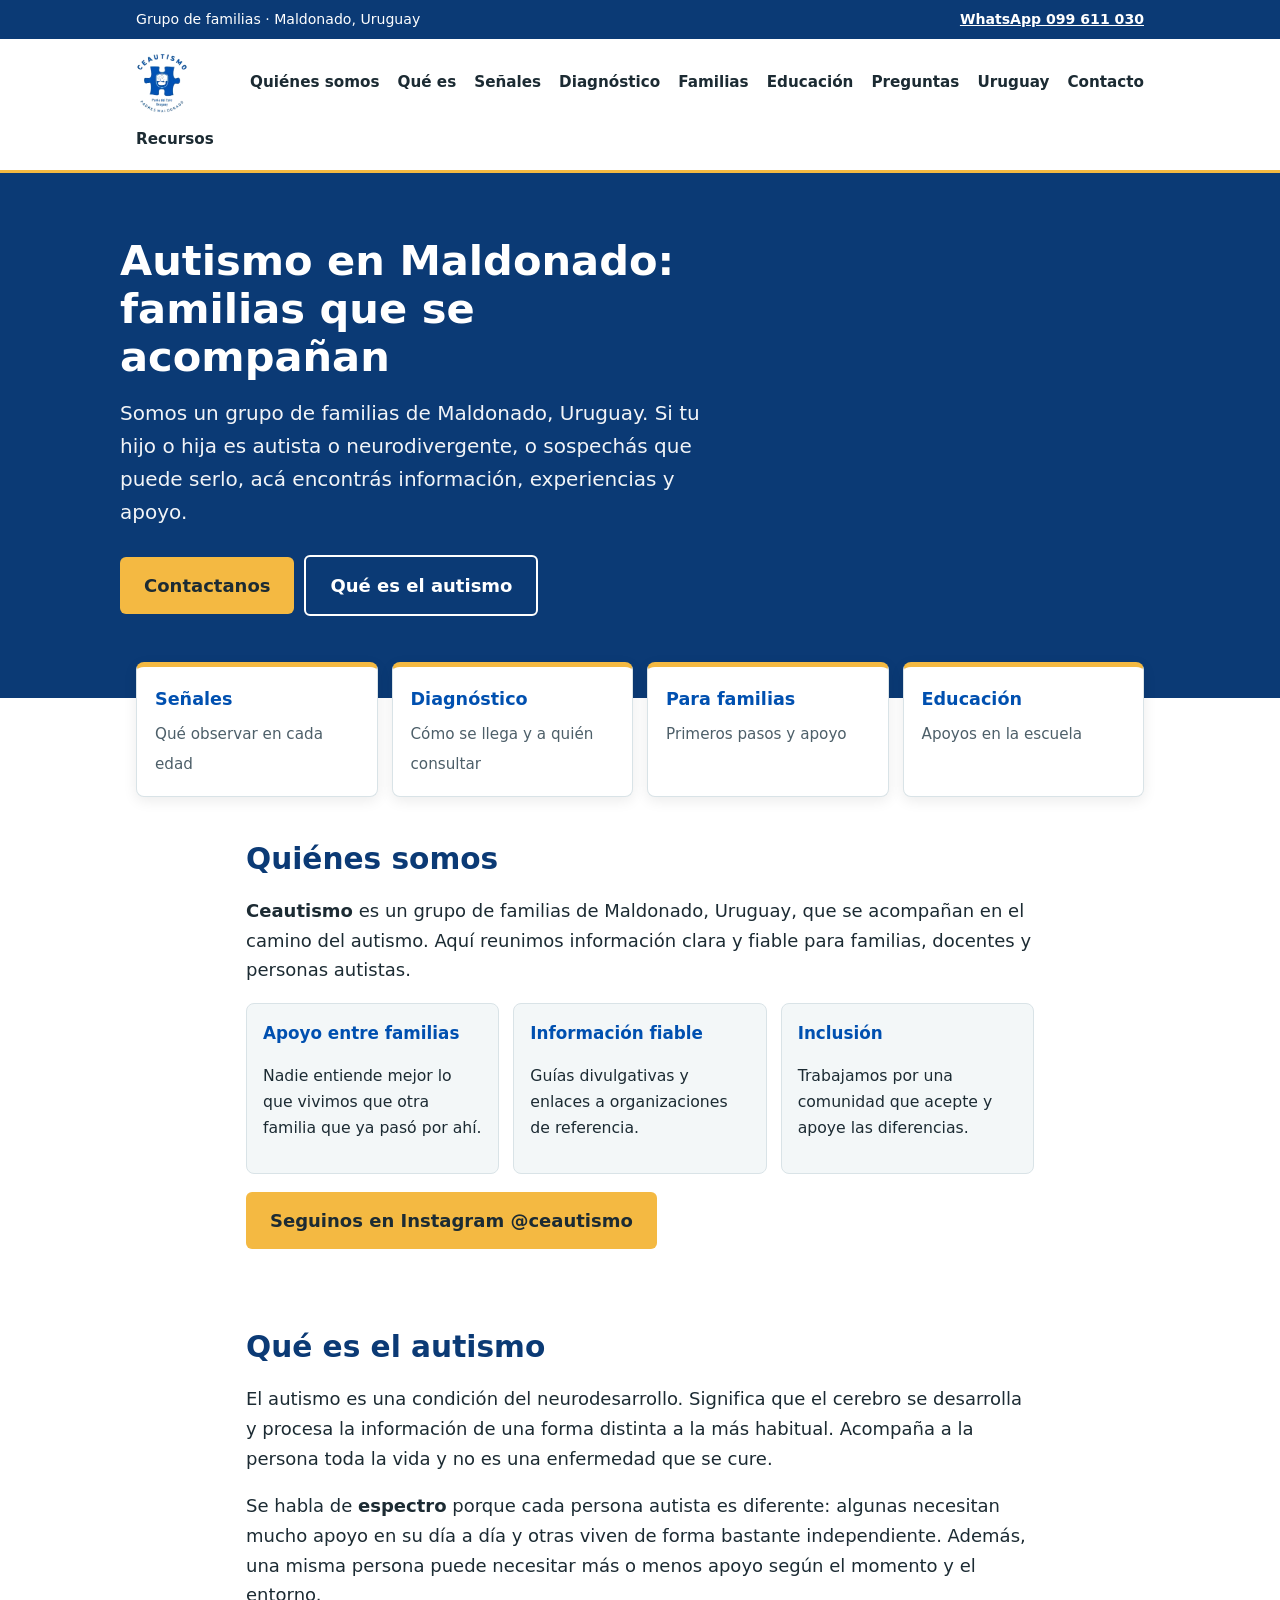
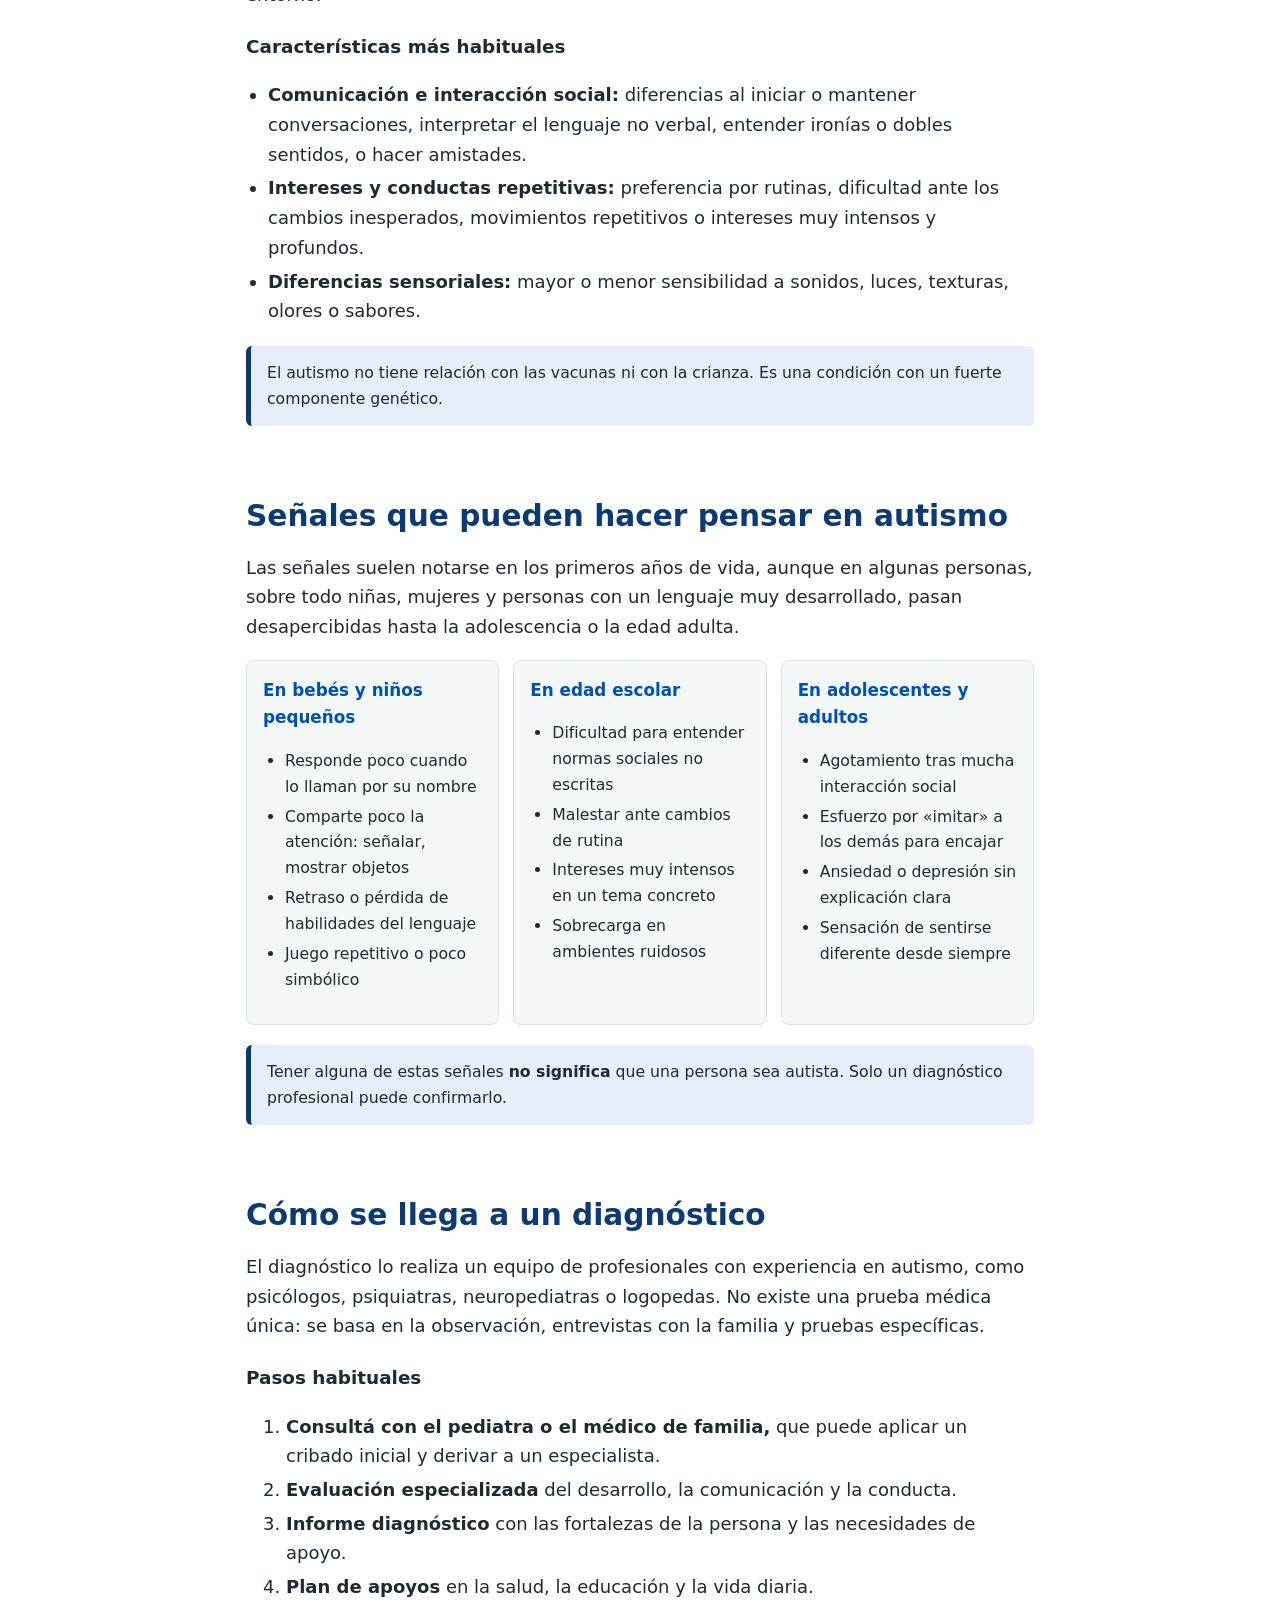
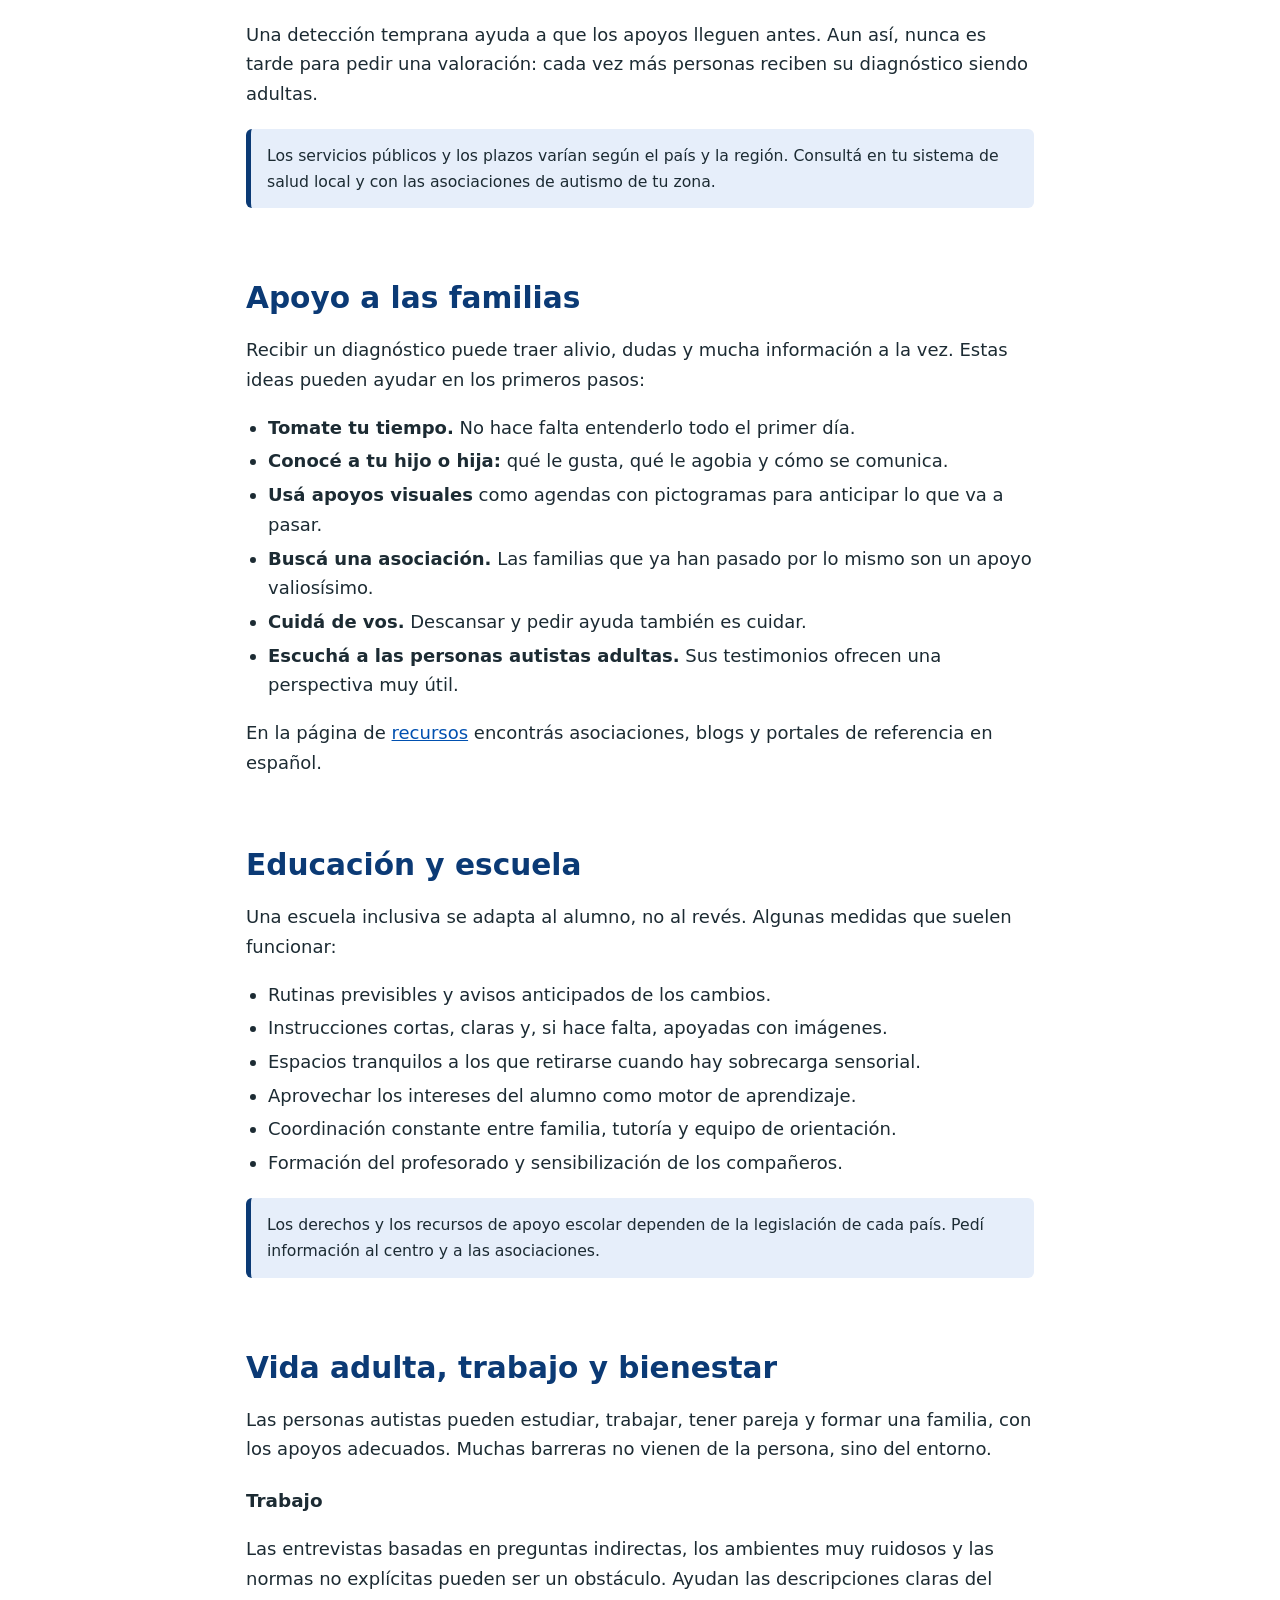
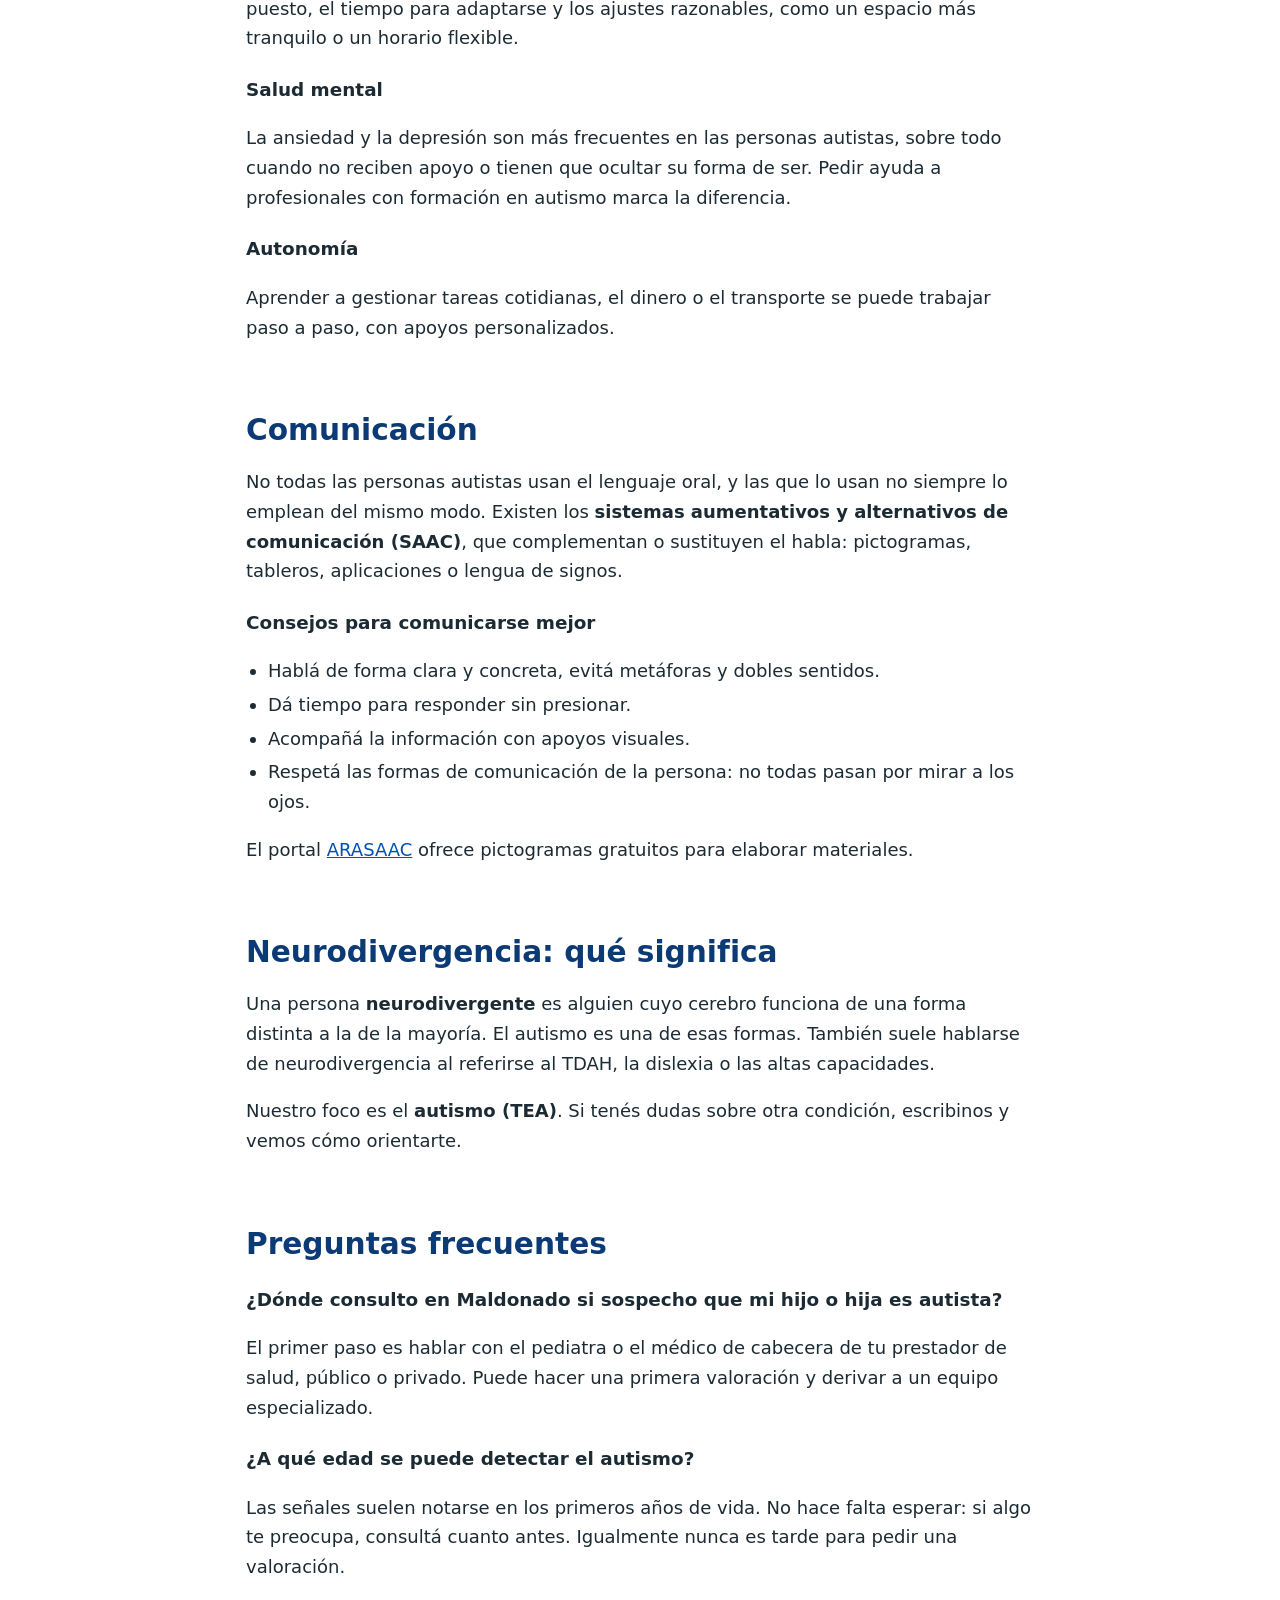
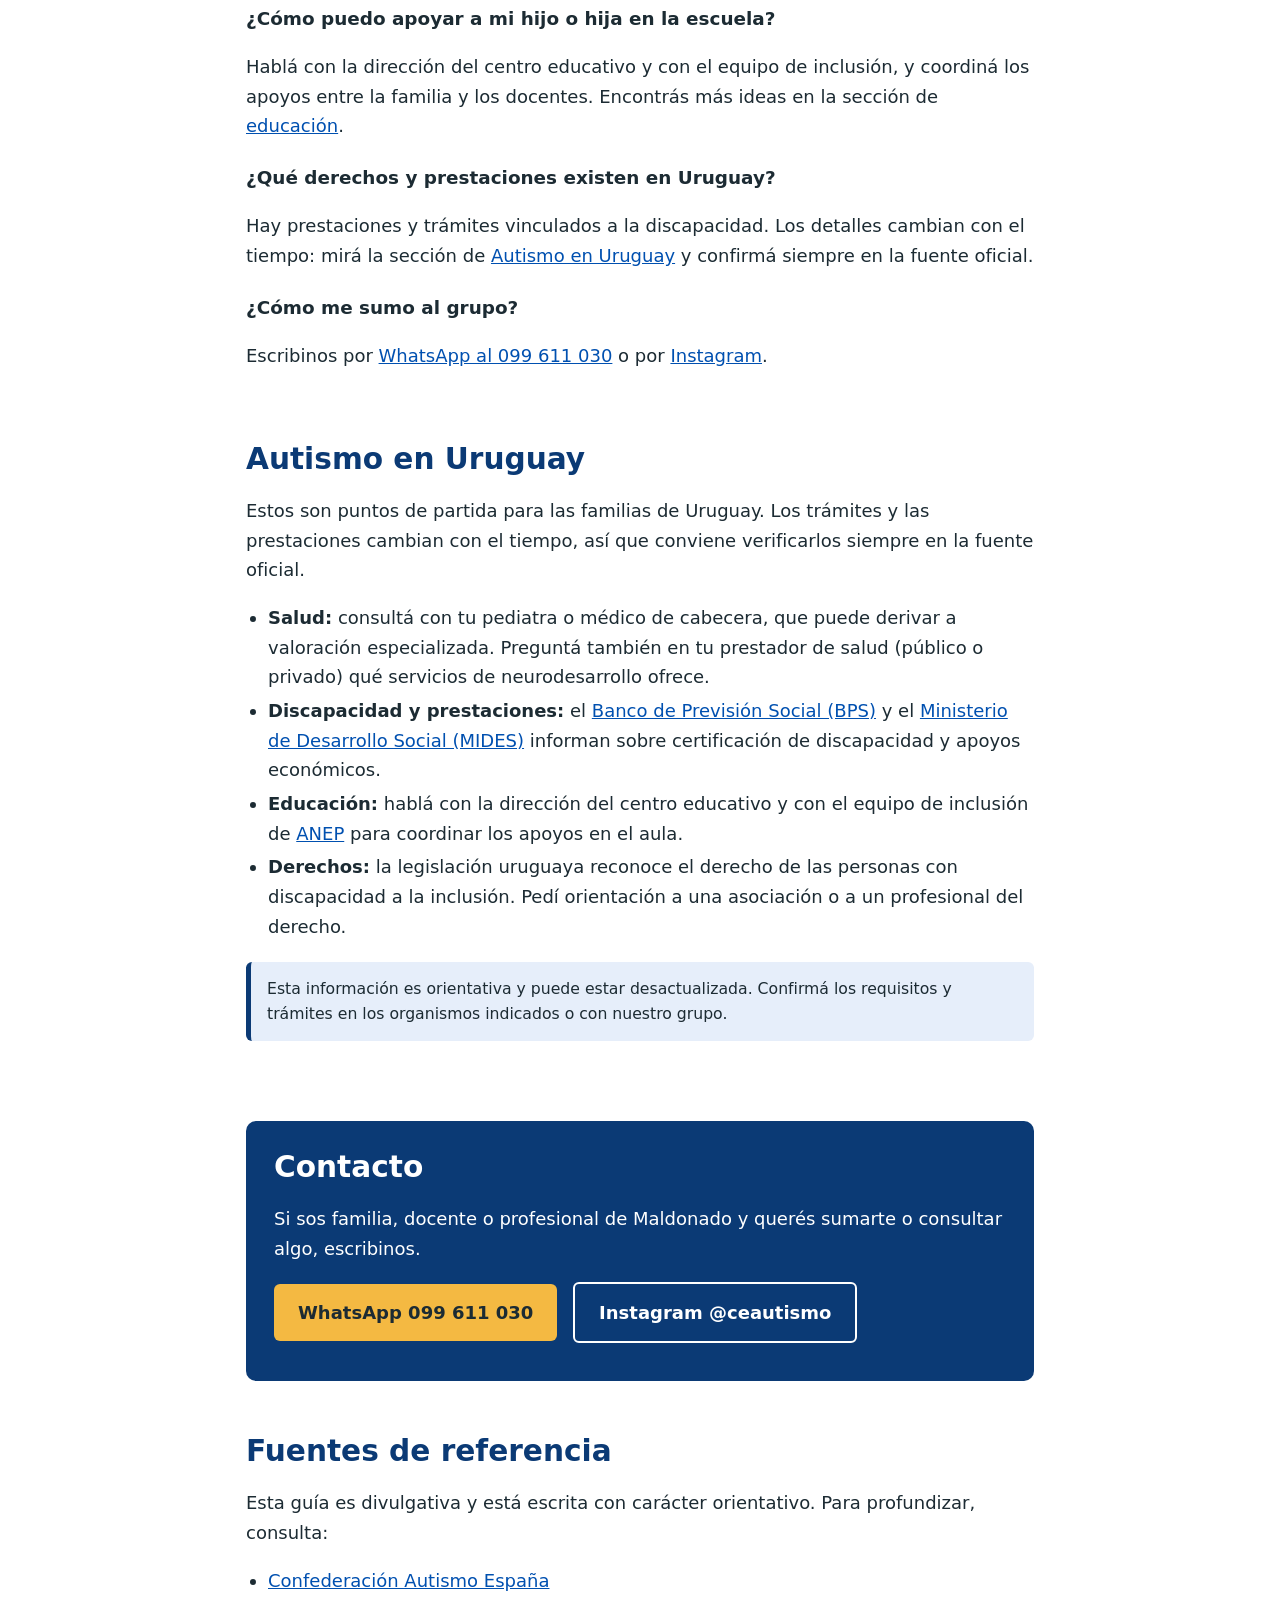
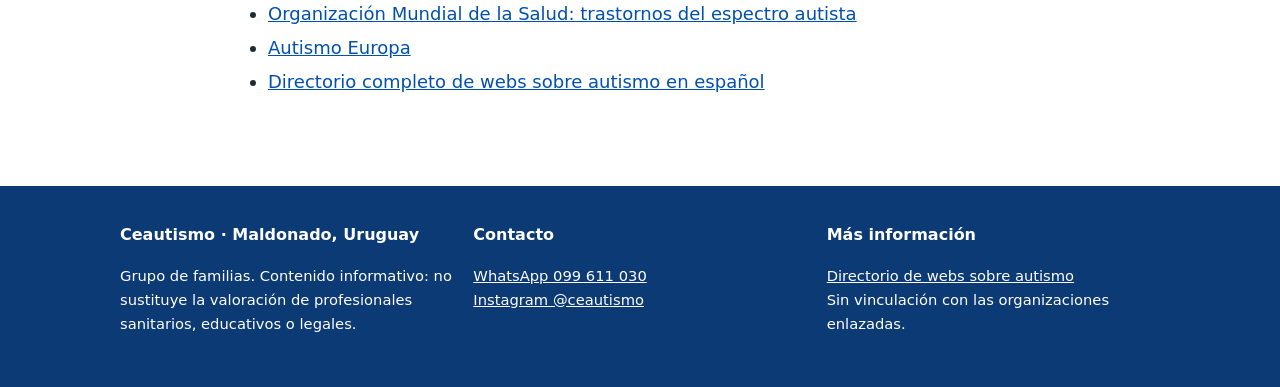
==== index.html @ 52092063 "Agregar logo de Ceautismo, paleta azul y imagen para compartir Co-Authored-By: Claude Sonnet 5 <nore" ====
<!DOCTYPE html>
<html lang="es-UY">
<head>
<meta charset="utf-8">
<meta name="viewport" content="width=device-width, initial-scale=1">
<title>Autismo en Maldonado: apoyo a familias | Ceautismo Uruguay</title>
<meta name="description" content="Grupo de familias de Maldonado y Punta del Este, Uruguay. Información sobre autismo y neurodivergencia: señales, diagnóstico, escuela, derechos y apoyo para padres. Contactanos por WhatsApp.">
<link rel="canonical" href="https://avvedit-creator.github.io/autismo-recursos/">
<meta name="robots" content="index,follow,max-image-preview:large">
<meta name="theme-color" content="#0b3a75">
<meta name="geo.region" content="UY-MA">
<meta name="geo.placename" content="Maldonado, Uruguay">
<link rel="icon" type="image/png" href="img/favicon-64.png">
<link rel="apple-touch-icon" href="img/apple-touch-icon.png">
<meta property="og:type" content="website">
<meta property="og:locale" content="es_UY">
<meta property="og:site_name" content="Ceautismo Maldonado">
<meta property="og:title" content="Autismo en Maldonado: apoyo a familias | Ceautismo">
<meta property="og:description" content="Grupo de familias de Maldonado, Uruguay. Información y apoyo sobre autismo y neurodivergencia.">
<meta property="og:url" content="https://avvedit-creator.github.io/autismo-recursos/">
<meta property="og:image" content="https://avvedit-creator.github.io/autismo-recursos/img/og-image.png">
<meta property="og:image:width" content="1200">
<meta property="og:image:height" content="630">
<meta name="twitter:card" content="summary_large_image">
<meta name="twitter:image" content="https://avvedit-creator.github.io/autismo-recursos/img/og-image.png">
<script type="application/ld+json">
{
 "@context": "https://schema.org",
 "@graph": [
  {
   "@type": "Organization",
   "@id": "https://avvedit-creator.github.io/autismo-recursos/#org",
   "name": "Ceautismo Padres Maldonado",
   "description": "Grupo de familias de Maldonado, Uruguay, que comparten información y apoyo sobre autismo y neurodivergencia.",
   "url": "https://avvedit-creator.github.io/autismo-recursos/",
   "telephone": "+59899611030",
   "sameAs": [
    "https://www.instagram.com/ceautismo/"
   ],
   "areaServed": {
    "@type": "AdministrativeArea",
    "name": "Maldonado, Uruguay"
   },
   "contactPoint": {
    "@type": "ContactPoint",
    "telephone": "+59899611030",
    "contactType": "customer support",
    "availableLanguage": "es"
   },
   "logo": "https://avvedit-creator.github.io/autismo-recursos/img/logo.png",
   "alternateName": "Ceautismo"
  },
  {
   "@type": "WebSite",
   "@id": "https://avvedit-creator.github.io/autismo-recursos/#web",
   "url": "https://avvedit-creator.github.io/autismo-recursos/",
   "name": "Ceautismo Maldonado",
   "inLanguage": "es-UY",
   "publisher": {
    "@id": "https://avvedit-creator.github.io/autismo-recursos/#org"
   }
  }
 ]
}
</script>
<style>
:root{--bg:#ffffff;--fg:#1c2b33;--muted:#4d5f69;--card:#f3f7f8;--line:#d9e3e7;--brand:#0b3a75;--brand-fg:#ffffff;--link:#0050b0;--cta:#f4b942;--cta-fg:#1c2b33;--soft:#e6eefa}
@media (prefers-color-scheme:dark){:root{--bg:#10191d;--fg:#e8eef0;--muted:#a3b3ba;--card:#182329;--line:#2a3a42;--brand:#0a2647;--brand-fg:#ffffff;--link:#8ab8f0;--cta:#f4b942;--cta-fg:#1c2b33;--soft:#14284a}}
*{box-sizing:border-box}
html{scroll-behavior:smooth}
body{margin:0;background:var(--bg);color:var(--fg);font:18px/1.65 system-ui,-apple-system,Segoe UI,Roboto,sans-serif}
a{color:var(--link)}
.util{background:var(--brand);color:var(--brand-fg);font-size:.88rem}
.util .in{max-width:1040px;margin:0 auto;padding:8px 16px;display:flex;justify-content:space-between;gap:8px 16px;flex-wrap:wrap}
.util a{color:var(--brand-fg);font-weight:600}
header.top{position:sticky;top:0;background:var(--bg);border-bottom:3px solid var(--cta);z-index:5}
nav{max-width:1040px;margin:0 auto;padding:12px 16px;display:flex;gap:8px 18px;flex-wrap:wrap;align-items:center;font-size:.95rem}
.logo{margin-right:auto;display:flex;align-items:center;text-decoration:none}
.logo img{height:64px;width:auto;display:block}
@media (prefers-color-scheme:dark){.logo img{background:#fff;border-radius:8px;padding:3px}}
nav a:not(.logo){text-decoration:none;font-weight:600;color:var(--fg);padding:4px 0;border-bottom:2px solid transparent}
nav a:not(.logo):hover{border-bottom-color:var(--cta)}
.hero{background:var(--brand);color:var(--brand-fg);padding:64px 16px 72px}
.hero .in{max-width:1040px;margin:0 auto}
.hero h1{font-size:2.6rem;line-height:1.15;margin:0 0 16px;max-width:22ch}
.hero p{font-size:1.25rem;margin:0 0 26px;max-width:46ch;opacity:.95}
.btn{display:inline-block;background:var(--cta);color:var(--cta-fg);padding:14px 24px;border-radius:6px;text-decoration:none;font-weight:700;margin:0 10px 10px 0}
.btn:hover{filter:brightness(.95)}
.btn.alt{background:transparent;color:var(--brand-fg);border:2px solid var(--brand-fg)}
.tiles{max-width:1040px;margin:-36px auto 0;padding:0 16px;display:grid;gap:14px;grid-template-columns:repeat(auto-fit,minmax(210px,1fr));position:relative}
.tile{background:var(--bg);border:1px solid var(--line);border-top:5px solid var(--cta);border-radius:8px;padding:18px;text-decoration:none;color:var(--fg);box-shadow:0 4px 14px rgba(0,0,0,.08)}
.tile strong{display:block;font-size:1.1rem;color:var(--link);margin-bottom:4px}
.tile span{font-size:.95rem;color:var(--muted)}
.tile:hover{transform:translateY(-2px)}
.wrap{max-width:820px;margin:0 auto;padding:0 16px}
section{padding:44px 0 8px}
h2{font-size:1.85rem;margin:0 0 14px;line-height:1.25;color:var(--brand)}
@media (prefers-color-scheme:dark){h2{color:var(--fg)}}
h3{font-size:1.15rem;margin:22px 0 6px}
ul{padding-left:22px}li{margin:4px 0}
.note{background:var(--soft);border-left:5px solid var(--brand);border-radius:6px;padding:14px 16px;margin:20px 0;font-size:.98rem}
.cards{display:grid;gap:14px;grid-template-columns:repeat(auto-fit,minmax(230px,1fr));margin:16px 0}
.card{background:var(--card);border:1px solid var(--line);border-radius:8px;padding:16px;font-size:.98rem}
.card h3{margin:0 0 6px;font-size:1.05rem;color:var(--link)}
.contact-box{background:var(--brand);color:var(--brand-fg);border-radius:10px;padding:28px;margin:8px 0 0}
.contact-box h2{color:var(--brand-fg);margin-top:0}
.contact-box a:not(.btn){color:var(--brand-fg)}
footer.site{margin-top:64px;background:var(--brand);color:var(--brand-fg);padding:36px 16px;font-size:.92rem}
footer.site .in{max-width:1040px;margin:0 auto;display:grid;gap:20px;grid-template-columns:repeat(auto-fit,minmax(240px,1fr))}
footer.site a{color:var(--brand-fg)}
footer.site h3{margin:0 0 6px;font-size:1rem}
:focus-visible{outline:3px solid var(--cta);outline-offset:2px}
@media (max-width:700px){nav{flex-wrap:nowrap;overflow-x:auto;white-space:nowrap;gap:18px;-webkit-overflow-scrolling:touch}.logo{margin-right:8px;flex:none}.logo img{height:52px}nav a{flex:none}}
@media (max-width:560px){.hero h1{font-size:2.1rem}body{font-size:17px}.hero{padding:44px 16px 64px}}
.donate{background:var(--soft);border:1px solid var(--line);border-radius:10px;padding:28px;margin:8px 0 0}
.donate h2{margin-top:0}
.donate small{display:block;margin-top:10px;color:var(--muted);font-size:.85rem}
</style>
</head>
<body>
<div class="util"><div class="in"><span>Grupo de familias · Maldonado, Uruguay</span><a href="https://wa.me/59899611030" rel="noopener">WhatsApp 099 611 030</a></div></div>
<header class="top"><nav aria-label="Principal">
<a class="logo" href="./"><img src="img/logo.png" width="146" height="179" alt="Ceautismo, Padres Maldonado, Punta del Este, Uruguay"></a>
<a href="#nosotros">Quiénes somos</a><a href="#que-es">Qué es</a><a href="#senales">Señales</a><a href="#diagnostico">Diagnóstico</a><a href="#familias">Familias</a><a href="#educacion">Educación</a><a href="#preguntas">Preguntas</a><a href="#uruguay">Uruguay</a><a id="nav-donar" href="#donar" hidden>Donar</a><a href="#contacto">Contacto</a><a href="recursos.html">Recursos</a>
</nav></header>

<div class="hero"><div class="in">
<h1>Autismo en Maldonado: familias que se acompañan</h1>
<p>Somos un grupo de familias de Maldonado, Uruguay. Si tu hijo o hija es autista o neurodivergente, o sospechás que puede serlo, acá encontrás información, experiencias y apoyo.</p>
<a class="btn" href="#contacto">Contactanos</a><a class="btn alt" href="#que-es">Qué es el autismo</a>
</div></div>

<div class="tiles">
<a class="tile" href="#senales"><strong>Señales</strong><span>Qué observar en cada edad</span></a>
<a class="tile" href="#diagnostico"><strong>Diagnóstico</strong><span>Cómo se llega y a quién consultar</span></a>
<a class="tile" href="#familias"><strong>Para familias</strong><span>Primeros pasos y apoyo</span></a>
<a class="tile" href="#educacion"><strong>Educación</strong><span>Apoyos en la escuela</span></a>
</div>

<main class="wrap">

<section id="nosotros">
<h2>Quiénes somos</h2>
<p><strong>Ceautismo</strong> es un grupo de familias de Maldonado, Uruguay, que se acompañan en el camino del autismo. Aquí reunimos información clara y fiable para familias, docentes y personas autistas.</p>
<div class="cards">
<div class="card"><h3>Apoyo entre familias</h3><p>Nadie entiende mejor lo que vivimos que otra familia que ya pasó por ahí.</p></div>
<div class="card"><h3>Información fiable</h3><p>Guías divulgativas y enlaces a organizaciones de referencia.</p></div>
<div class="card"><h3>Inclusión</h3><p>Trabajamos por una comunidad que acepte y apoye las diferencias.</p></div>
</div>
<p><a class="btn" href="https://www.instagram.com/ceautismo/" rel="noopener">Seguinos en Instagram @ceautismo</a></p>
</section>

<section id="que-es">
<h2>Qué es el autismo</h2>
<p>El autismo es una condición del neurodesarrollo. Significa que el cerebro se desarrolla y procesa la información de una forma distinta a la más habitual. Acompaña a la persona toda la vida y no es una enfermedad que se cure.</p>
<p>Se habla de <strong>espectro</strong> porque cada persona autista es diferente: algunas necesitan mucho apoyo en su día a día y otras viven de forma bastante independiente. Además, una misma persona puede necesitar más o menos apoyo según el momento y el entorno.</p>
<h3>Características más habituales</h3>
<ul>
<li><strong>Comunicación e interacción social:</strong> diferencias al iniciar o mantener conversaciones, interpretar el lenguaje no verbal, entender ironías o dobles sentidos, o hacer amistades.</li>
<li><strong>Intereses y conductas repetitivas:</strong> preferencia por rutinas, dificultad ante los cambios inesperados, movimientos repetitivos o intereses muy intensos y profundos.</li>
<li><strong>Diferencias sensoriales:</strong> mayor o menor sensibilidad a sonidos, luces, texturas, olores o sabores.</li>
</ul>
<div class="note">El autismo no tiene relación con las vacunas ni con la crianza. Es una condición con un fuerte componente genético.</div>
</section>

<section id="senales">
<h2>Señales que pueden hacer pensar en autismo</h2>
<p>Las señales suelen notarse en los primeros años de vida, aunque en algunas personas, sobre todo niñas, mujeres y personas con un lenguaje muy desarrollado, pasan desapercibidas hasta la adolescencia o la edad adulta.</p>
<div class="cards">
<div class="card"><h3>En bebés y niños pequeños</h3><ul>
<li>Responde poco cuando lo llaman por su nombre</li>
<li>Comparte poco la atención: señalar, mostrar objetos</li>
<li>Retraso o pérdida de habilidades del lenguaje</li>
<li>Juego repetitivo o poco simbólico</li></ul></div>
<div class="card"><h3>En edad escolar</h3><ul>
<li>Dificultad para entender normas sociales no escritas</li>
<li>Malestar ante cambios de rutina</li>
<li>Intereses muy intensos en un tema concreto</li>
<li>Sobrecarga en ambientes ruidosos</li></ul></div>
<div class="card"><h3>En adolescentes y adultos</h3><ul>
<li>Agotamiento tras mucha interacción social</li>
<li>Esfuerzo por «imitar» a los demás para encajar</li>
<li>Ansiedad o depresión sin explicación clara</li>
<li>Sensación de sentirse diferente desde siempre</li></ul></div>
</div>
<div class="note">Tener alguna de estas señales <strong>no significa</strong> que una persona sea autista. Solo un diagnóstico profesional puede confirmarlo.</div>
</section>

<section id="diagnostico">
<h2>Cómo se llega a un diagnóstico</h2>
<p>El diagnóstico lo realiza un equipo de profesionales con experiencia en autismo, como psicólogos, psiquiatras, neuropediatras o logopedas. No existe una prueba médica única: se basa en la observación, entrevistas con la familia y pruebas específicas.</p>
<h3>Pasos habituales</h3>
<ol>
<li><strong>Consultá con el pediatra o el médico de familia,</strong> que puede aplicar un cribado inicial y derivar a un especialista.</li>
<li><strong>Evaluación especializada</strong> del desarrollo, la comunicación y la conducta.</li>
<li><strong>Informe diagnóstico</strong> con las fortalezas de la persona y las necesidades de apoyo.</li>
<li><strong>Plan de apoyos</strong> en la salud, la educación y la vida diaria.</li>
</ol>
<p>Una detección temprana ayuda a que los apoyos lleguen antes. Aun así, nunca es tarde para pedir una valoración: cada vez más personas reciben su diagnóstico siendo adultas.</p>
<div class="note">Los servicios públicos y los plazos varían según el país y la región. Consultá en tu sistema de salud local y con las asociaciones de autismo de tu zona.</div>
</section>

<section id="familias">
<h2>Apoyo a las familias</h2>
<p>Recibir un diagnóstico puede traer alivio, dudas y mucha información a la vez. Estas ideas pueden ayudar en los primeros pasos:</p>
<ul>
<li><strong>Tomate tu tiempo.</strong> No hace falta entenderlo todo el primer día.</li>
<li><strong>Conocé a tu hijo o hija:</strong> qué le gusta, qué le agobia y cómo se comunica.</li>
<li><strong>Usá apoyos visuales</strong> como agendas con pictogramas para anticipar lo que va a pasar.</li>
<li><strong>Buscá una asociación.</strong> Las familias que ya han pasado por lo mismo son un apoyo valiosísimo.</li>
<li><strong>Cuidá de vos.</strong> Descansar y pedir ayuda también es cuidar.</li>
<li><strong>Escuchá a las personas autistas adultas.</strong> Sus testimonios ofrecen una perspectiva muy útil.</li>
</ul>
<p>En la página de <a href="recursos.html">recursos</a> encontrás asociaciones, blogs y portales de referencia en español.</p>
</section>

<section id="educacion">
<h2>Educación y escuela</h2>
<p>Una escuela inclusiva se adapta al alumno, no al revés. Algunas medidas que suelen funcionar:</p>
<ul>
<li>Rutinas previsibles y avisos anticipados de los cambios.</li>
<li>Instrucciones cortas, claras y, si hace falta, apoyadas con imágenes.</li>
<li>Espacios tranquilos a los que retirarse cuando hay sobrecarga sensorial.</li>
<li>Aprovechar los intereses del alumno como motor de aprendizaje.</li>
<li>Coordinación constante entre familia, tutoría y equipo de orientación.</li>
<li>Formación del profesorado y sensibilización de los compañeros.</li>
</ul>
<div class="note">Los derechos y los recursos de apoyo escolar dependen de la legislación de cada país. Pedí información al centro y a las asociaciones.</div>
</section>

<section id="adultos">
<h2>Vida adulta, trabajo y bienestar</h2>
<p>Las personas autistas pueden estudiar, trabajar, tener pareja y formar una familia, con los apoyos adecuados. Muchas barreras no vienen de la persona, sino del entorno.</p>
<h3>Trabajo</h3>
<p>Las entrevistas basadas en preguntas indirectas, los ambientes muy ruidosos y las normas no explícitas pueden ser un obstáculo. Ayudan las descripciones claras del puesto, el tiempo para adaptarse y los ajustes razonables, como un espacio más tranquilo o un horario flexible.</p>
<h3>Salud mental</h3>
<p>La ansiedad y la depresión son más frecuentes en las personas autistas, sobre todo cuando no reciben apoyo o tienen que ocultar su forma de ser. Pedir ayuda a profesionales con formación en autismo marca la diferencia.</p>
<h3>Autonomía</h3>
<p>Aprender a gestionar tareas cotidianas, el dinero o el transporte se puede trabajar paso a paso, con apoyos personalizados.</p>
</section>

<section id="comunicacion">
<h2>Comunicación</h2>
<p>No todas las personas autistas usan el lenguaje oral, y las que lo usan no siempre lo emplean del mismo modo. Existen los <strong>sistemas aumentativos y alternativos de comunicación (SAAC)</strong>, que complementan o sustituyen el habla: pictogramas, tableros, aplicaciones o lengua de signos.</p>
<h3>Consejos para comunicarse mejor</h3>
<ul>
<li>Hablá de forma clara y concreta, evitá metáforas y dobles sentidos.</li>
<li>Dá tiempo para responder sin presionar.</li>
<li>Acompañá la información con apoyos visuales.</li>
<li>Respetá las formas de comunicación de la persona: no todas pasan por mirar a los ojos.</li>
</ul>
<p>El portal <a href="https://www.arasaac.org/" rel="noopener">ARASAAC</a> ofrece pictogramas gratuitos para elaborar materiales.</p>
</section>

<section id="neurodivergencia">
<h2>Neurodivergencia: qué significa</h2>
<p>Una persona <strong>neurodivergente</strong> es alguien cuyo cerebro funciona de una forma distinta a la de la mayoría. El autismo es una de esas formas. También suele hablarse de neurodivergencia al referirse al TDAH, la dislexia o las altas capacidades.</p>
<p>Nuestro foco es el <strong>autismo (TEA)</strong>. Si tenés dudas sobre otra condición, escribinos y vemos cómo orientarte.</p>
</section>

<section id="preguntas">
<h2>Preguntas frecuentes</h2>
<h3>¿Dónde consulto en Maldonado si sospecho que mi hijo o hija es autista?</h3>
<p>El primer paso es hablar con el pediatra o el médico de cabecera de tu prestador de salud, público o privado. Puede hacer una primera valoración y derivar a un equipo especializado.</p>
<h3>¿A qué edad se puede detectar el autismo?</h3>
<p>Las señales suelen notarse en los primeros años de vida. No hace falta esperar: si algo te preocupa, consultá cuanto antes. Igualmente nunca es tarde para pedir una valoración.</p>
<h3>¿Cómo puedo apoyar a mi hijo o hija en la escuela?</h3>
<p>Hablá con la dirección del centro educativo y con el equipo de inclusión, y coordiná los apoyos entre la familia y los docentes. Encontrás más ideas en la sección de <a href="#educacion">educación</a>.</p>
<h3>¿Qué derechos y prestaciones existen en Uruguay?</h3>
<p>Hay prestaciones y trámites vinculados a la discapacidad. Los detalles cambian con el tiempo: mirá la sección de <a href="#uruguay">Autismo en Uruguay</a> y confirmá siempre en la fuente oficial.</p>
<h3>¿Cómo me sumo al grupo?</h3>
<p>Escribinos por <a href="https://wa.me/59899611030" rel="noopener">WhatsApp al 099 611 030</a> o por <a href="https://www.instagram.com/ceautismo/" rel="noopener">Instagram</a>.</p>
</section>

<section id="uruguay">
<h2>Autismo en Uruguay</h2>
<p>Estos son puntos de partida para las familias de Uruguay. Los trámites y las prestaciones cambian con el tiempo, así que conviene verificarlos siempre en la fuente oficial.</p>
<ul>
<li><strong>Salud:</strong> consultá con tu pediatra o médico de cabecera, que puede derivar a valoración especializada. Preguntá también en tu prestador de salud (público o privado) qué servicios de neurodesarrollo ofrece.</li>
<li><strong>Discapacidad y prestaciones:</strong> el <a href="https://www.bps.gub.uy/" rel="noopener">Banco de Previsión Social (BPS)</a> y el <a href="https://www.gub.uy/ministerio-desarrollo-social/" rel="noopener">Ministerio de Desarrollo Social (MIDES)</a> informan sobre certificación de discapacidad y apoyos económicos.</li>
<li><strong>Educación:</strong> hablá con la dirección del centro educativo y con el equipo de inclusión de <a href="https://www.anep.edu.uy/" rel="noopener">ANEP</a> para coordinar los apoyos en el aula.</li>
<li><strong>Derechos:</strong> la legislación uruguaya reconoce el derecho de las personas con discapacidad a la inclusión. Pedí orientación a una asociación o a un profesional del derecho.</li>
</ul>
<div class="note">Esta información es orientativa y puede estar desactualizada. Confirmá los requisitos y trámites en los organismos indicados o con nuestro grupo.</div>
</section>

<section id="donar" hidden>
<div class="donate">
<h2>Sumá tu aporte</h2>
<p>Tu donación ayuda a sostener las actividades del grupo y a que más familias de Maldonado se sientan acompañadas.</p>
<a class="btn" id="donar-btn" href="#donar" rel="noopener noreferrer" target="_blank">Donar con PayPal</a>
<small>Las donaciones son voluntarias y se procesan en PayPal. Esta web no guarda datos de pago.</small>
</div>
</section>

<section id="contacto">
<div class="contact-box">
<h2>Contacto</h2>
<p>Si sos familia, docente o profesional de Maldonado y querés sumarte o consultar algo, escribinos.</p>
<a class="btn" href="https://wa.me/59899611030" rel="noopener">WhatsApp 099 611 030</a>
<a class="btn alt" href="https://www.instagram.com/ceautismo/" rel="noopener">Instagram @ceautismo</a>
</div>
</section>

<section id="fuentes">
<h2>Fuentes de referencia</h2>
<p>Esta guía es divulgativa y está escrita con carácter orientativo. Para profundizar, consulta:</p>
<ul>
<li><a href="https://autismo.org.es/" rel="noopener">Confederación Autismo España</a></li>
<li><a href="https://www.who.int/es/news-room/fact-sheets/detail/autism-spectrum-disorders" rel="noopener">Organización Mundial de la Salud: trastornos del espectro autista</a></li>
<li><a href="https://www.autismeurope.org/" rel="noopener">Autismo Europa</a></li>
<li><a href="recursos.html">Directorio completo de webs sobre autismo en español</a></li>
</ul>
</section>

</main>

<footer class="site"><div class="in">
<div><h3>Ceautismo · Maldonado, Uruguay</h3><p>Grupo de familias. Contenido informativo: no sustituye la valoración de profesionales sanitarios, educativos o legales.</p></div>
<div><h3>Contacto</h3><p><a href="https://wa.me/59899611030" rel="noopener">WhatsApp 099 611 030</a><br><a href="https://www.instagram.com/ceautismo/" rel="noopener">Instagram @ceautismo</a></p></div>
<div><h3>Más información</h3><p><a href="recursos.html">Directorio de webs sobre autismo</a><br>Sin vinculación con las organizaciones enlazadas.</p></div>
</div></footer>
<script>
/* CONFIGURACIÓN DE DONACIONES
   Completar UNA de las dos opciones cuando exista la cuenta de PayPal.
   - paypalMe: el nombre de usuario de PayPal.Me, ej. "Ceautismo"  -> https://www.paypal.me/Ceautismo
   - hostedButtonId: el ID del botón "Donar" creado en PayPal      -> https://www.paypal.com/donate/?hosted_button_id=...
   Mientras ambos estén vacíos, la sección de donaciones permanece oculta. */
var DONACIONES = { paypalMe: "", hostedButtonId: "" };

function initDonar(cfg) {
  var url = "";
  if (/^[A-Za-z0-9]{2,60}$/.test(cfg.hostedButtonId || "")) {
    url = "https://www.paypal.com/donate/?hosted_button_id=" + cfg.hostedButtonId;
  } else if (/^[A-Za-z0-9]{2,20}$/.test(cfg.paypalMe || "")) {
    url = "https://www.paypal.me/" + cfg.paypalMe;
  }
  var sec = document.getElementById("donar"), nav = document.getElementById("nav-donar"), btn = document.getElementById("donar-btn");
  if (!sec || !nav || !btn) return false;
  sec.hidden = nav.hidden = !url;
  if (url) btn.href = url;
  return !!url;
}
initDonar(DONACIONES);
</script>
</body>
</html>
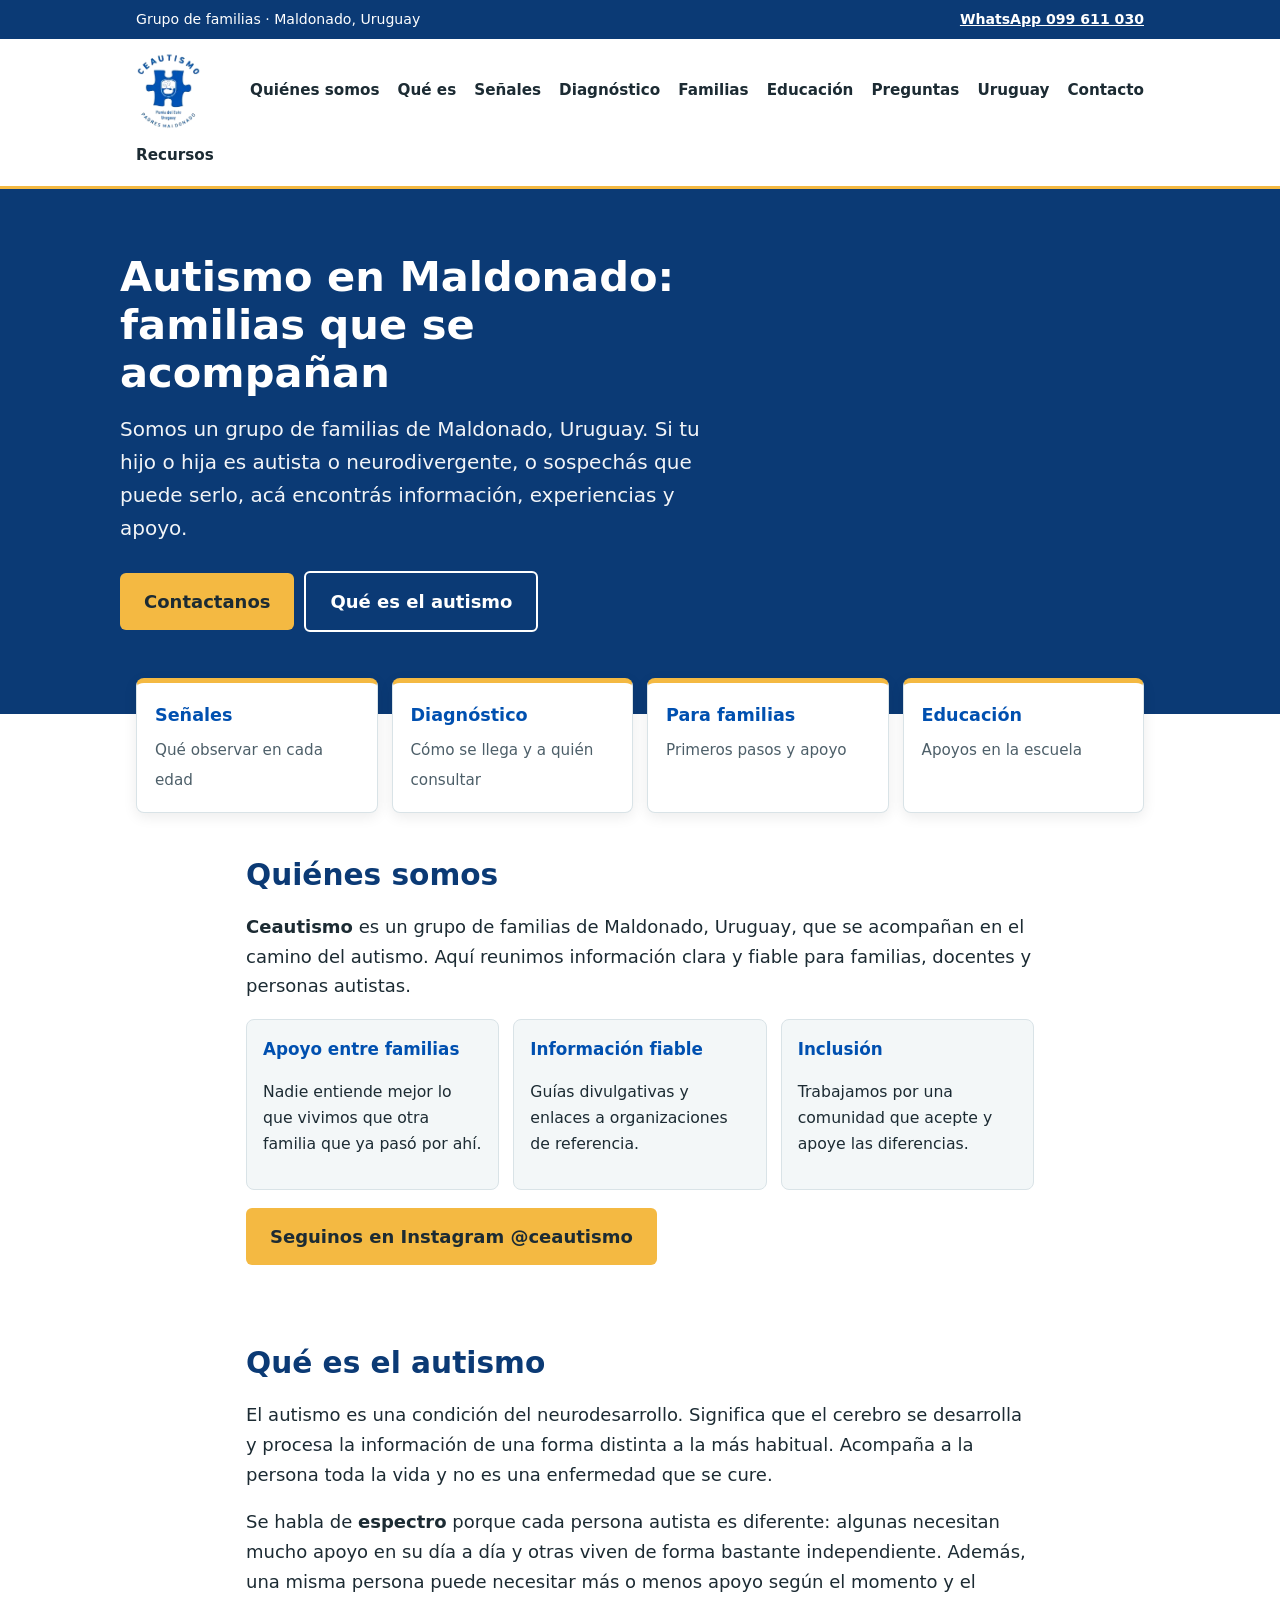
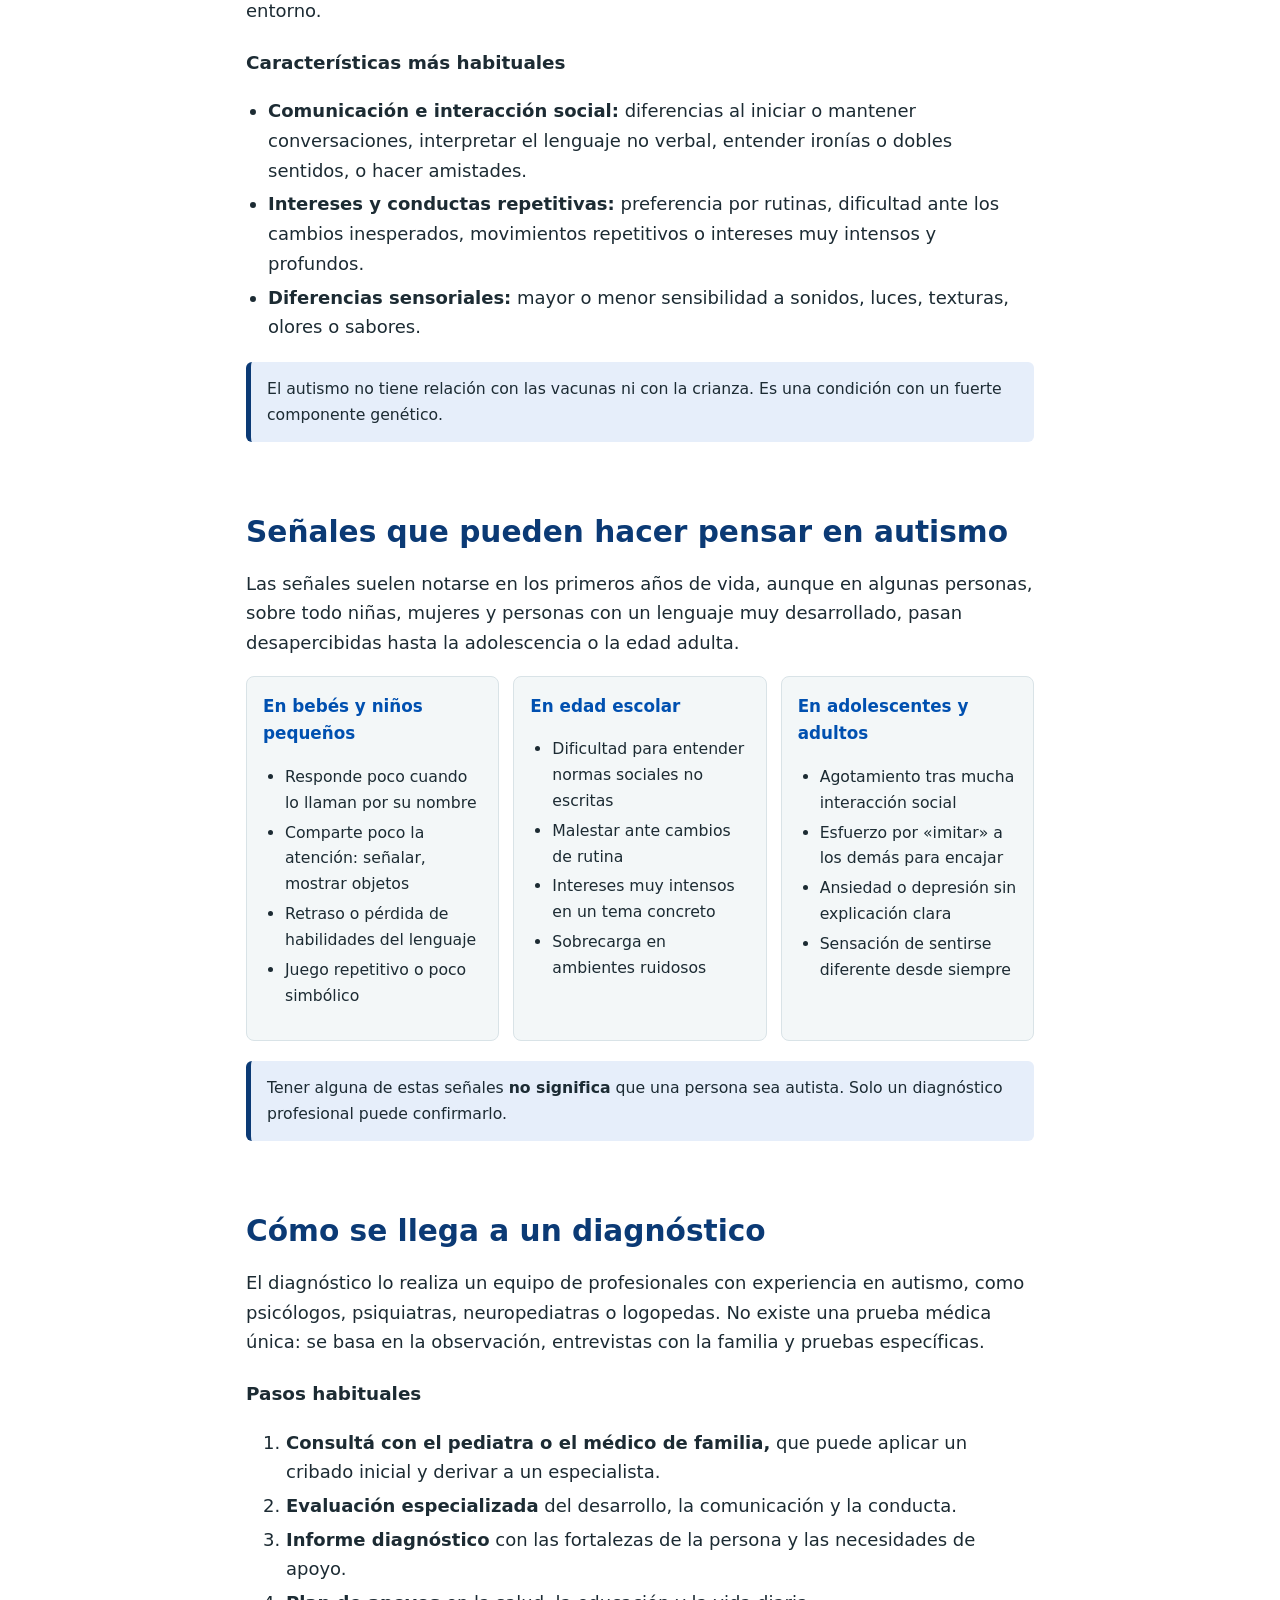
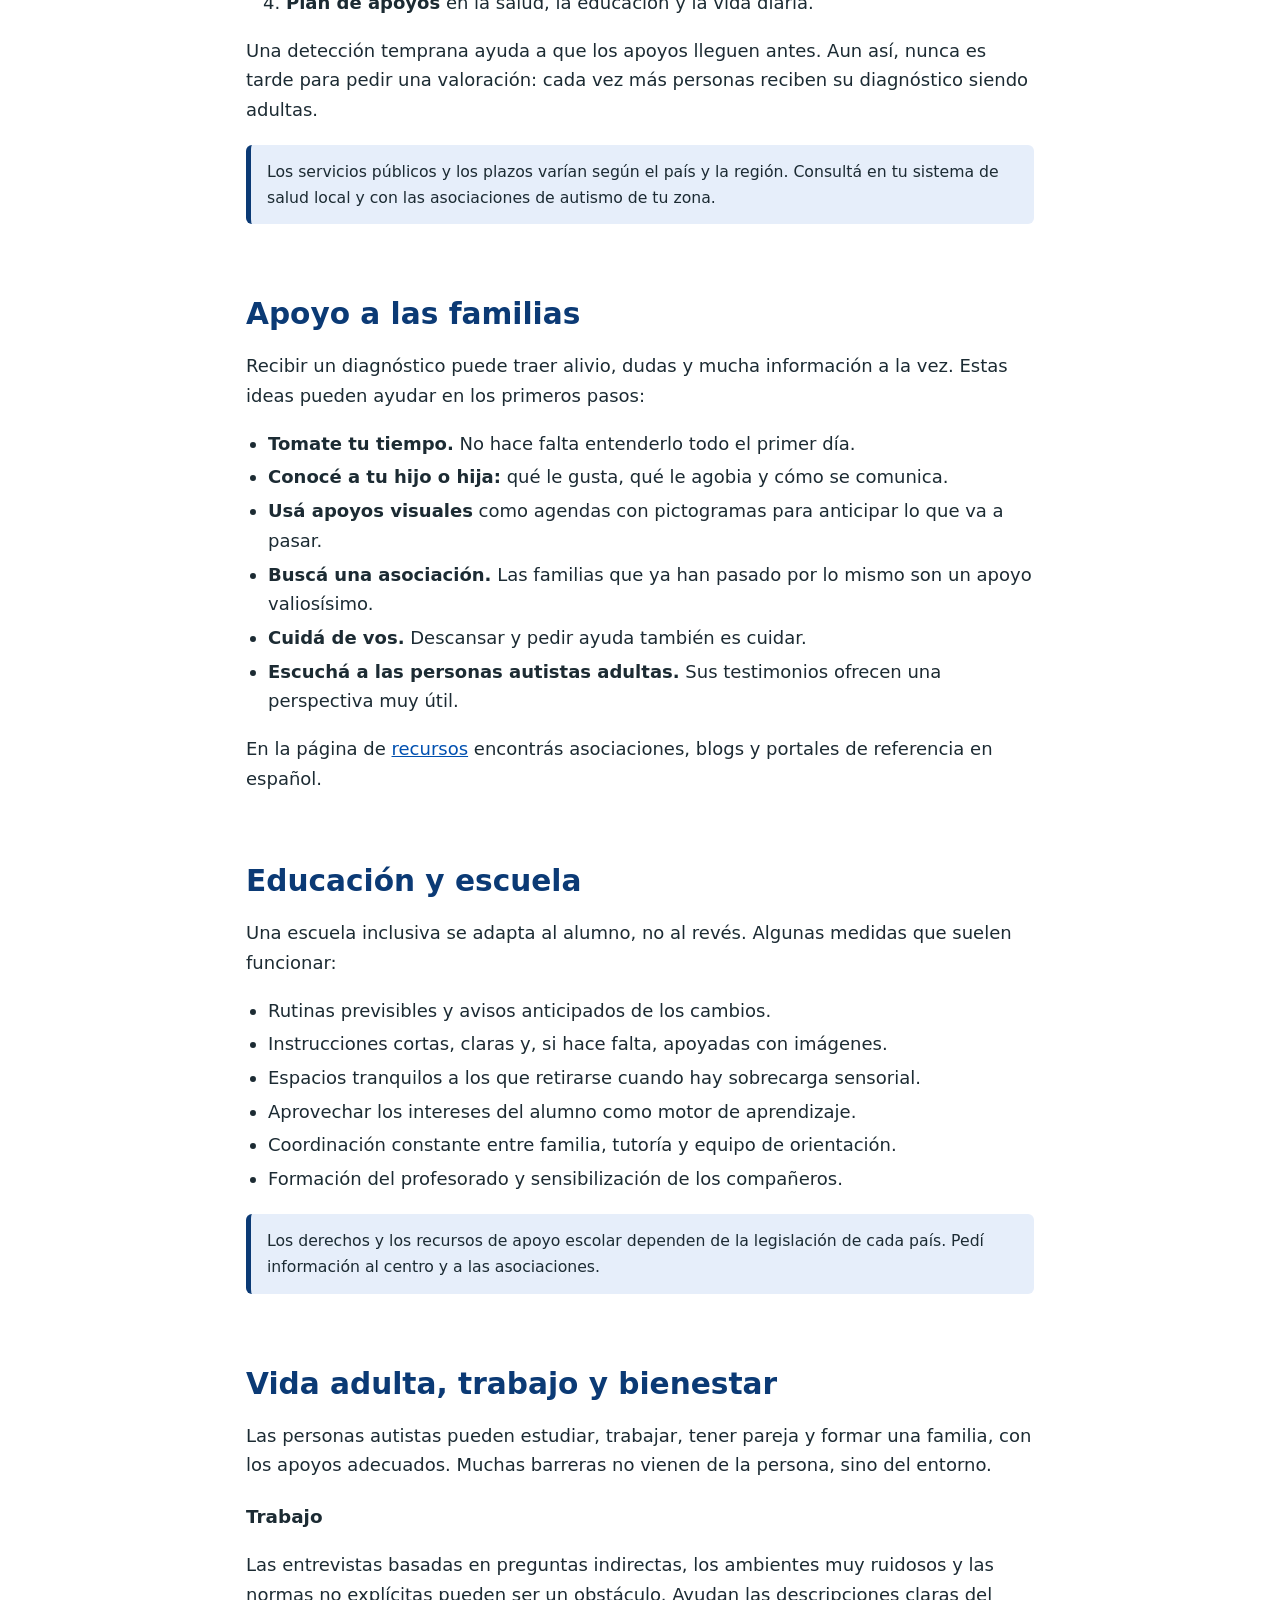
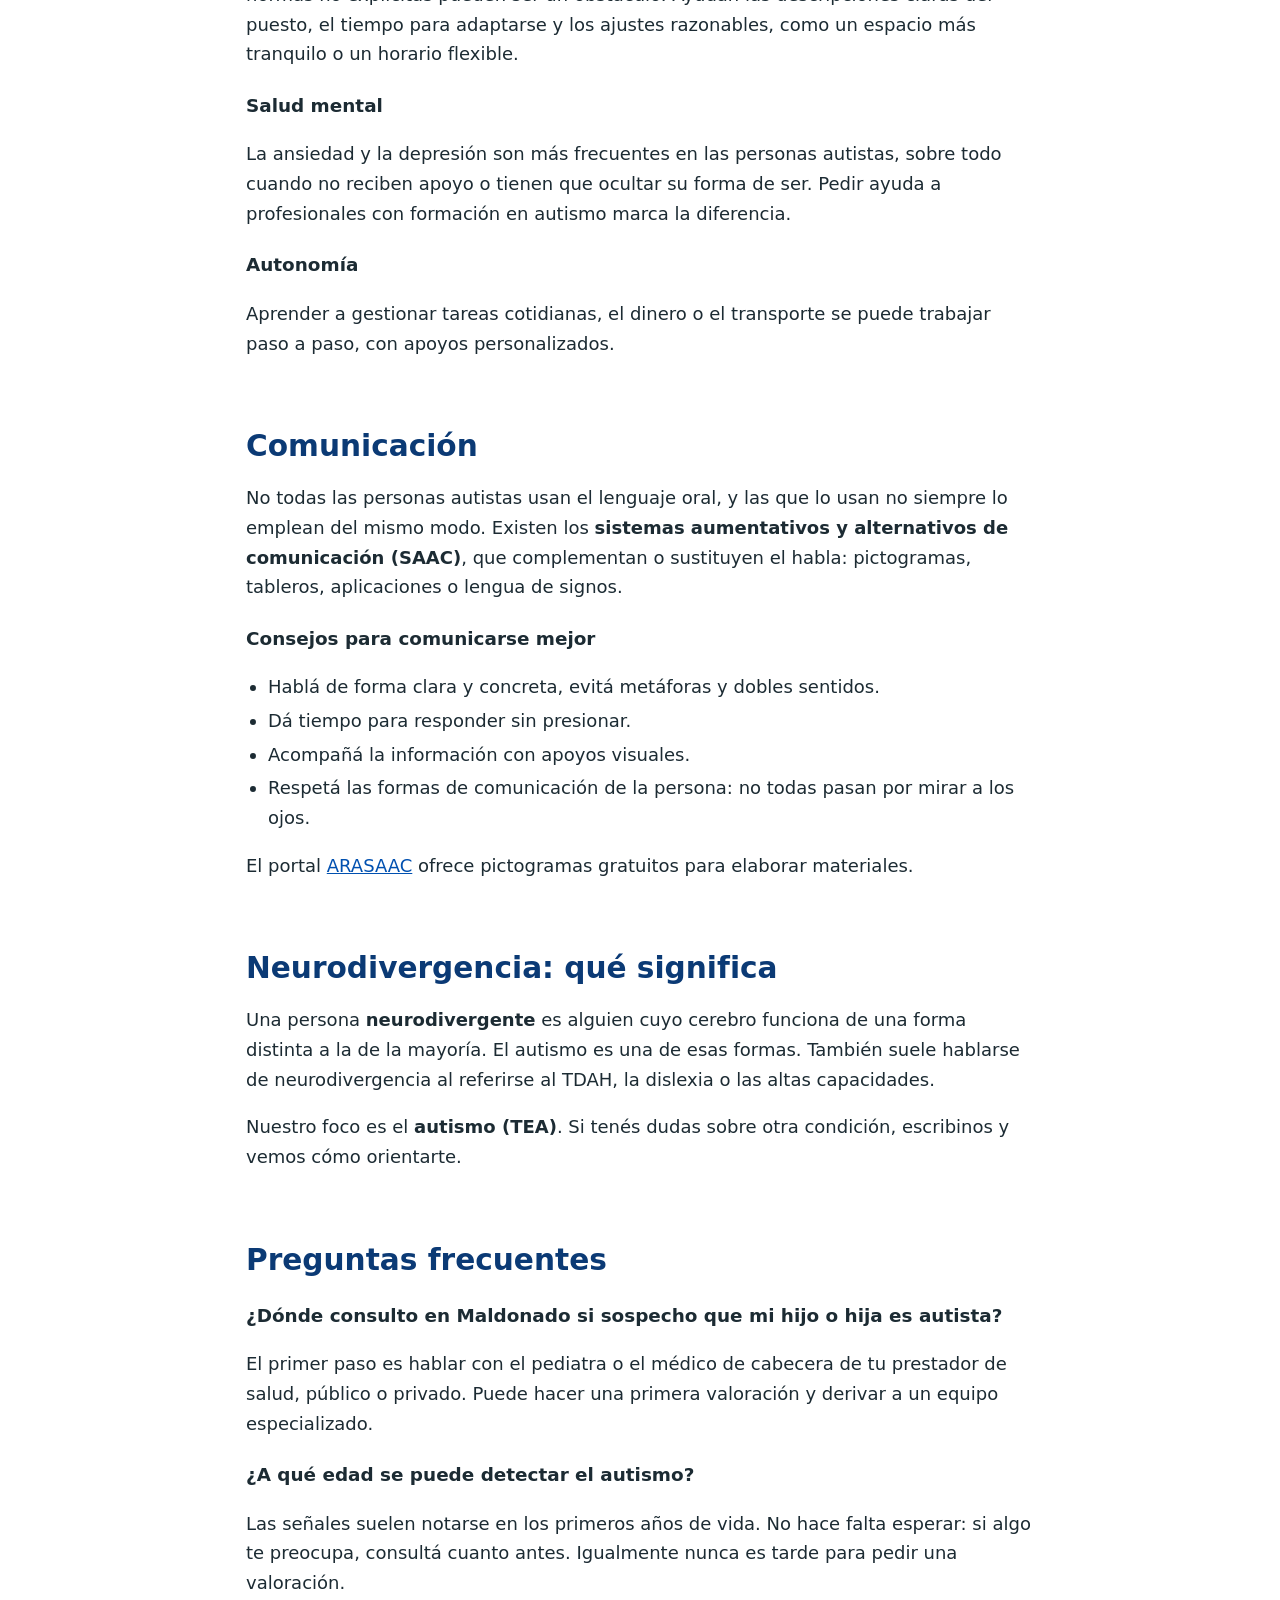
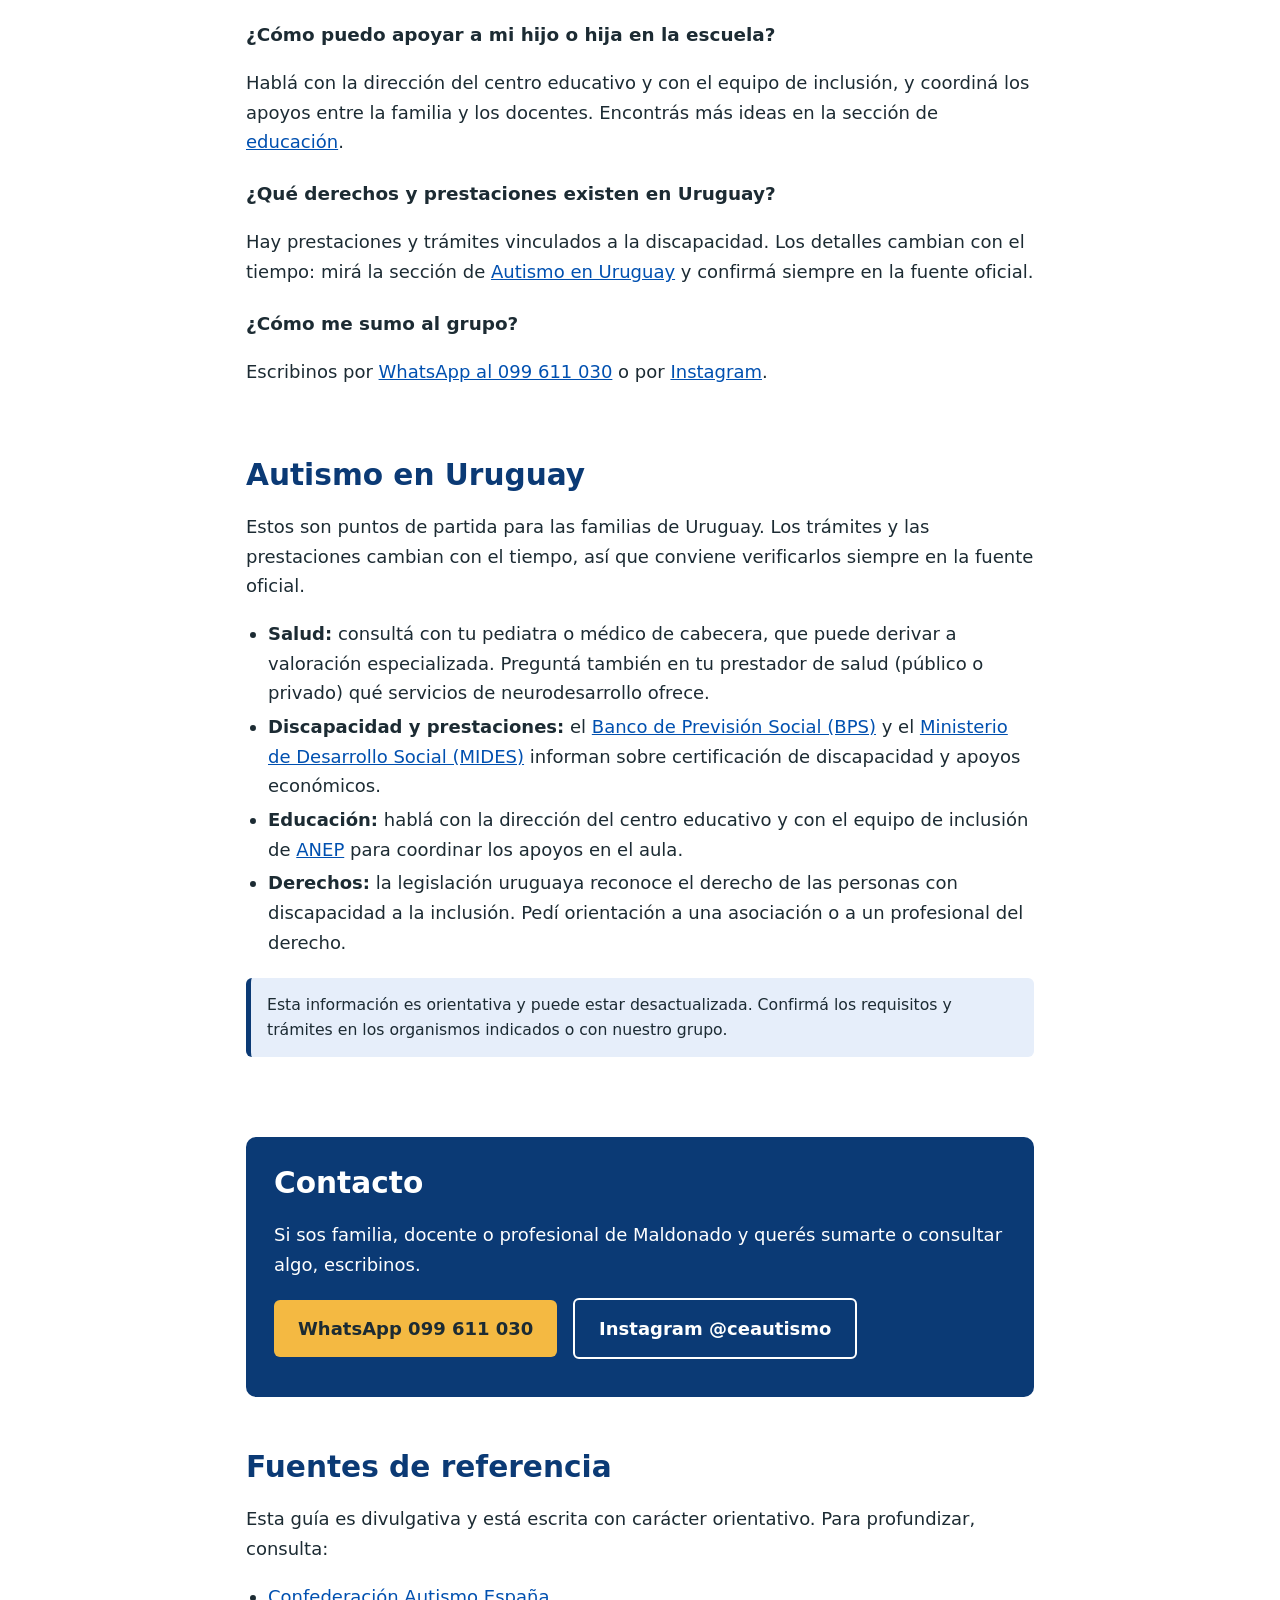
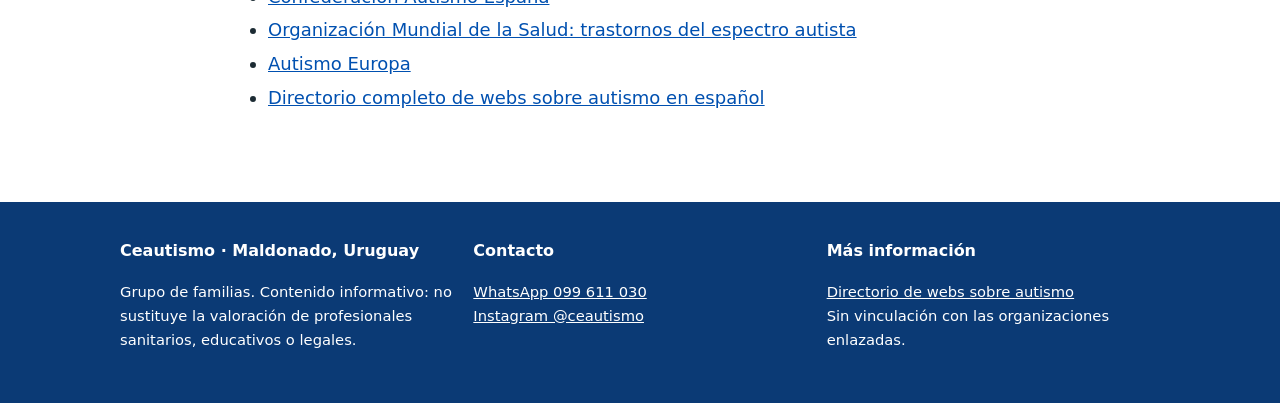
==== commit 8d0e4558: "Agrandar el logo del encabezado Co-Authored-By: Claude Sonnet 5 <noreply@anthropic.com>" ====
--- a/index.html
+++ b/index.html
@@ -76,7 +76,7 @@
 header.top{position:sticky;top:0;background:var(--bg);border-bottom:3px solid var(--cta);z-index:5}
 nav{max-width:1040px;margin:0 auto;padding:12px 16px;display:flex;gap:8px 18px;flex-wrap:wrap;align-items:center;font-size:.95rem}
 .logo{margin-right:auto;display:flex;align-items:center;text-decoration:none}
-.logo img{height:64px;width:auto;display:block}
+.logo img{height:80px;width:auto;display:block}
 @media (prefers-color-scheme:dark){.logo img{background:#fff;border-radius:8px;padding:3px}}
 nav a:not(.logo){text-decoration:none;font-weight:600;color:var(--fg);padding:4px 0;border-bottom:2px solid transparent}
 nav a:not(.logo):hover{border-bottom-color:var(--cta)}
@@ -110,7 +110,7 @@
 footer.site a{color:var(--brand-fg)}
 footer.site h3{margin:0 0 6px;font-size:1rem}
 :focus-visible{outline:3px solid var(--cta);outline-offset:2px}
-@media (max-width:700px){nav{flex-wrap:nowrap;overflow-x:auto;white-space:nowrap;gap:18px;-webkit-overflow-scrolling:touch}.logo{margin-right:8px;flex:none}.logo img{height:52px}nav a{flex:none}}
+@media (max-width:700px){nav{flex-wrap:nowrap;overflow-x:auto;white-space:nowrap;gap:18px;-webkit-overflow-scrolling:touch}.logo{margin-right:8px;flex:none}.logo img{height:60px}nav a{flex:none}}
 @media (max-width:560px){.hero h1{font-size:2.1rem}body{font-size:17px}.hero{padding:44px 16px 64px}}
 .donate{background:var(--soft);border:1px solid var(--line);border-radius:10px;padding:28px;margin:8px 0 0}
 .donate h2{margin-top:0}
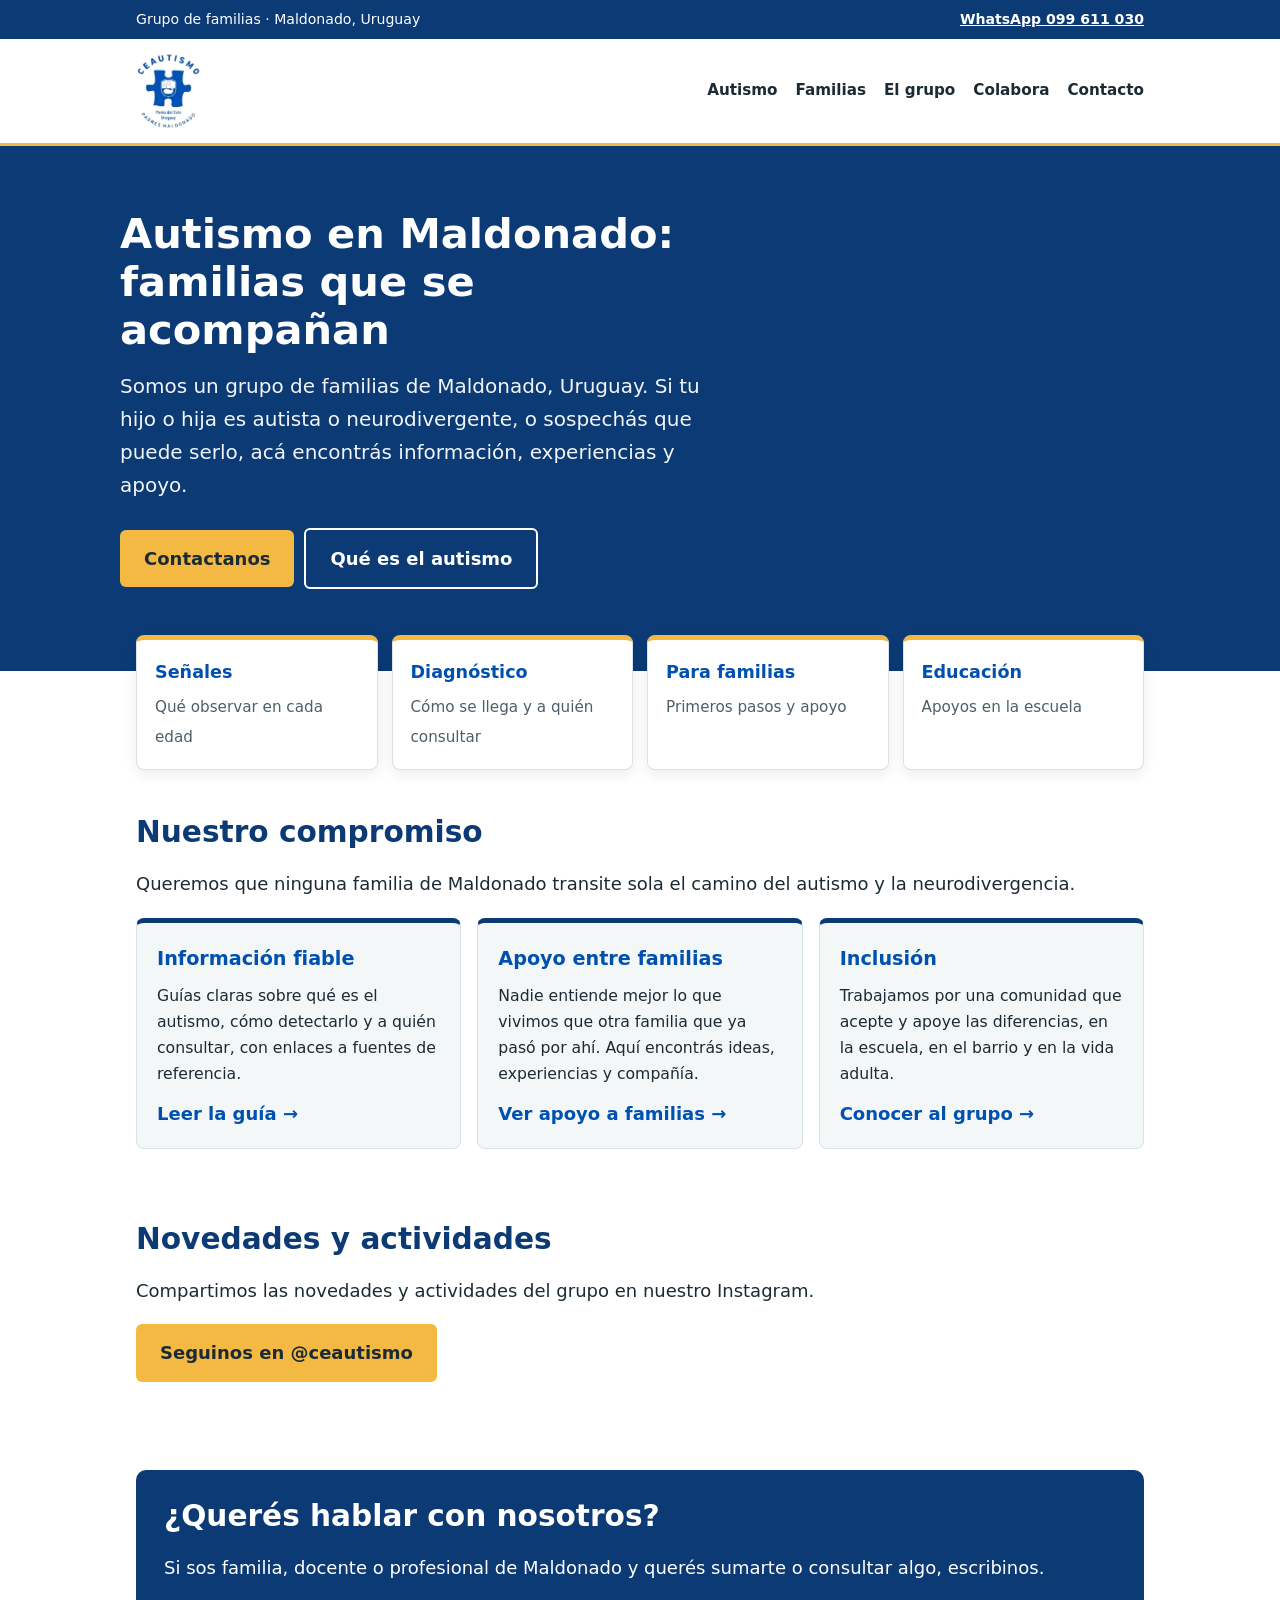
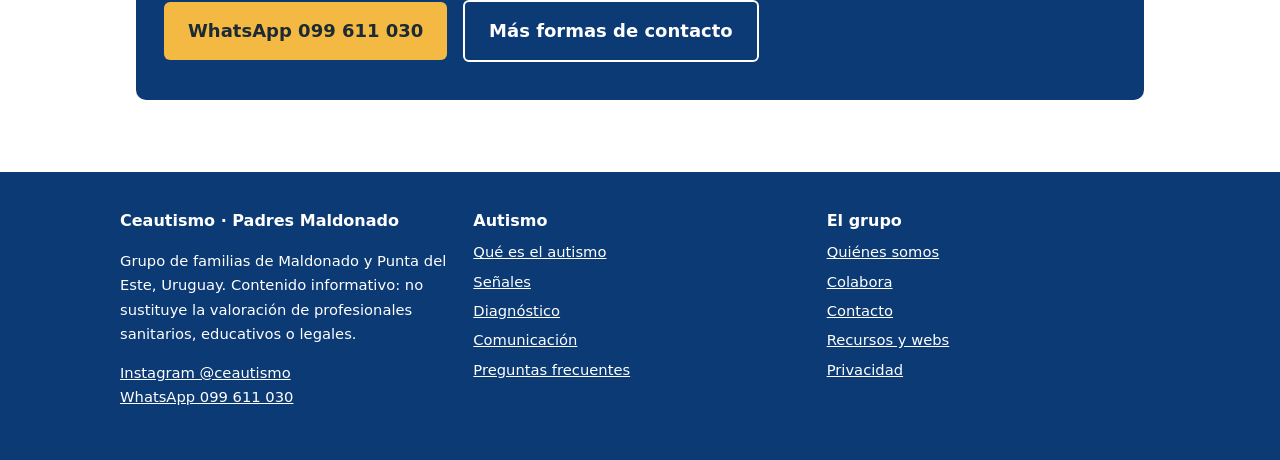
==== commit 3ee4076a: "Reestructurar la web en varias paginas (Autismo, Familias, El grupo, Colabora, Contacto) Co-Authored" ====
--- a/index.html
+++ b/index.html
@@ -14,15 +14,16 @@
 <link rel="apple-touch-icon" href="img/apple-touch-icon.png">
 <meta property="og:type" content="website">
 <meta property="og:locale" content="es_UY">
-<meta property="og:site_name" content="Ceautismo Maldonado">
+<meta property="og:site_name" content="Ceautismo Padres Maldonado">
 <meta property="og:title" content="Autismo en Maldonado: apoyo a familias | Ceautismo">
-<meta property="og:description" content="Grupo de familias de Maldonado, Uruguay. Información y apoyo sobre autismo y neurodivergencia.">
+<meta property="og:description" content="Grupo de familias de Maldonado y Punta del Este, Uruguay. Información sobre autismo y neurodivergencia: señales, diagnóstico, escuela, derechos y apoyo para padres. Contactanos por WhatsApp.">
 <meta property="og:url" content="https://avvedit-creator.github.io/autismo-recursos/">
 <meta property="og:image" content="https://avvedit-creator.github.io/autismo-recursos/img/og-image.png">
 <meta property="og:image:width" content="1200">
 <meta property="og:image:height" content="630">
 <meta name="twitter:card" content="summary_large_image">
 <meta name="twitter:image" content="https://avvedit-creator.github.io/autismo-recursos/img/og-image.png">
+<link rel="stylesheet" href="css/style.css">
 <script type="application/ld+json">
 {
  "@context": "https://schema.org",
@@ -63,285 +64,70 @@
  ]
 }
 </script>
-<style>
-:root{--bg:#ffffff;--fg:#1c2b33;--muted:#4d5f69;--card:#f3f7f8;--line:#d9e3e7;--brand:#0b3a75;--brand-fg:#ffffff;--link:#0050b0;--cta:#f4b942;--cta-fg:#1c2b33;--soft:#e6eefa}
-@media (prefers-color-scheme:dark){:root{--bg:#10191d;--fg:#e8eef0;--muted:#a3b3ba;--card:#182329;--line:#2a3a42;--brand:#0a2647;--brand-fg:#ffffff;--link:#8ab8f0;--cta:#f4b942;--cta-fg:#1c2b33;--soft:#14284a}}
-*{box-sizing:border-box}
-html{scroll-behavior:smooth}
-body{margin:0;background:var(--bg);color:var(--fg);font:18px/1.65 system-ui,-apple-system,Segoe UI,Roboto,sans-serif}
-a{color:var(--link)}
-.util{background:var(--brand);color:var(--brand-fg);font-size:.88rem}
-.util .in{max-width:1040px;margin:0 auto;padding:8px 16px;display:flex;justify-content:space-between;gap:8px 16px;flex-wrap:wrap}
-.util a{color:var(--brand-fg);font-weight:600}
-header.top{position:sticky;top:0;background:var(--bg);border-bottom:3px solid var(--cta);z-index:5}
-nav{max-width:1040px;margin:0 auto;padding:12px 16px;display:flex;gap:8px 18px;flex-wrap:wrap;align-items:center;font-size:.95rem}
-.logo{margin-right:auto;display:flex;align-items:center;text-decoration:none}
-.logo img{height:80px;width:auto;display:block}
-@media (prefers-color-scheme:dark){.logo img{background:#fff;border-radius:8px;padding:3px}}
-nav a:not(.logo){text-decoration:none;font-weight:600;color:var(--fg);padding:4px 0;border-bottom:2px solid transparent}
-nav a:not(.logo):hover{border-bottom-color:var(--cta)}
-.hero{background:var(--brand);color:var(--brand-fg);padding:64px 16px 72px}
-.hero .in{max-width:1040px;margin:0 auto}
-.hero h1{font-size:2.6rem;line-height:1.15;margin:0 0 16px;max-width:22ch}
-.hero p{font-size:1.25rem;margin:0 0 26px;max-width:46ch;opacity:.95}
-.btn{display:inline-block;background:var(--cta);color:var(--cta-fg);padding:14px 24px;border-radius:6px;text-decoration:none;font-weight:700;margin:0 10px 10px 0}
-.btn:hover{filter:brightness(.95)}
-.btn.alt{background:transparent;color:var(--brand-fg);border:2px solid var(--brand-fg)}
-.tiles{max-width:1040px;margin:-36px auto 0;padding:0 16px;display:grid;gap:14px;grid-template-columns:repeat(auto-fit,minmax(210px,1fr));position:relative}
-.tile{background:var(--bg);border:1px solid var(--line);border-top:5px solid var(--cta);border-radius:8px;padding:18px;text-decoration:none;color:var(--fg);box-shadow:0 4px 14px rgba(0,0,0,.08)}
-.tile strong{display:block;font-size:1.1rem;color:var(--link);margin-bottom:4px}
-.tile span{font-size:.95rem;color:var(--muted)}
-.tile:hover{transform:translateY(-2px)}
-.wrap{max-width:820px;margin:0 auto;padding:0 16px}
-section{padding:44px 0 8px}
-h2{font-size:1.85rem;margin:0 0 14px;line-height:1.25;color:var(--brand)}
-@media (prefers-color-scheme:dark){h2{color:var(--fg)}}
-h3{font-size:1.15rem;margin:22px 0 6px}
-ul{padding-left:22px}li{margin:4px 0}
-.note{background:var(--soft);border-left:5px solid var(--brand);border-radius:6px;padding:14px 16px;margin:20px 0;font-size:.98rem}
-.cards{display:grid;gap:14px;grid-template-columns:repeat(auto-fit,minmax(230px,1fr));margin:16px 0}
-.card{background:var(--card);border:1px solid var(--line);border-radius:8px;padding:16px;font-size:.98rem}
-.card h3{margin:0 0 6px;font-size:1.05rem;color:var(--link)}
-.contact-box{background:var(--brand);color:var(--brand-fg);border-radius:10px;padding:28px;margin:8px 0 0}
-.contact-box h2{color:var(--brand-fg);margin-top:0}
-.contact-box a:not(.btn){color:var(--brand-fg)}
-footer.site{margin-top:64px;background:var(--brand);color:var(--brand-fg);padding:36px 16px;font-size:.92rem}
-footer.site .in{max-width:1040px;margin:0 auto;display:grid;gap:20px;grid-template-columns:repeat(auto-fit,minmax(240px,1fr))}
-footer.site a{color:var(--brand-fg)}
-footer.site h3{margin:0 0 6px;font-size:1rem}
-:focus-visible{outline:3px solid var(--cta);outline-offset:2px}
-@media (max-width:700px){nav{flex-wrap:nowrap;overflow-x:auto;white-space:nowrap;gap:18px;-webkit-overflow-scrolling:touch}.logo{margin-right:8px;flex:none}.logo img{height:60px}nav a{flex:none}}
-@media (max-width:560px){.hero h1{font-size:2.1rem}body{font-size:17px}.hero{padding:44px 16px 64px}}
-.donate{background:var(--soft);border:1px solid var(--line);border-radius:10px;padding:28px;margin:8px 0 0}
-.donate h2{margin-top:0}
-.donate small{display:block;margin-top:10px;color:var(--muted);font-size:.85rem}
-</style>
 </head>
 <body>
 <div class="util"><div class="in"><span>Grupo de familias · Maldonado, Uruguay</span><a href="https://wa.me/59899611030" rel="noopener">WhatsApp 099 611 030</a></div></div>
 <header class="top"><nav aria-label="Principal">
 <a class="logo" href="./"><img src="img/logo.png" width="146" height="179" alt="Ceautismo, Padres Maldonado, Punta del Este, Uruguay"></a>
-<a href="#nosotros">Quiénes somos</a><a href="#que-es">Qué es</a><a href="#senales">Señales</a><a href="#diagnostico">Diagnóstico</a><a href="#familias">Familias</a><a href="#educacion">Educación</a><a href="#preguntas">Preguntas</a><a href="#uruguay">Uruguay</a><a id="nav-donar" href="#donar" hidden>Donar</a><a href="#contacto">Contacto</a><a href="recursos.html">Recursos</a>
+<a href="autismo.html">Autismo</a><a href="familias.html">Familias</a><a href="el-grupo.html">El grupo</a><a href="colabora.html">Colabora</a><a href="contacto.html">Contacto</a><a id="nav-donar" class="nav-cta" href="colabora.html#donar" hidden>Donar</a>
 </nav></header>
-
 <div class="hero"><div class="in">
 <h1>Autismo en Maldonado: familias que se acompañan</h1>
 <p>Somos un grupo de familias de Maldonado, Uruguay. Si tu hijo o hija es autista o neurodivergente, o sospechás que puede serlo, acá encontrás información, experiencias y apoyo.</p>
-<a class="btn" href="#contacto">Contactanos</a><a class="btn alt" href="#que-es">Qué es el autismo</a>
+<a class="btn" href="contacto.html">Contactanos</a><a class="btn alt" href="autismo.html">Qué es el autismo</a>
 </div></div>
 
 <div class="tiles">
-<a class="tile" href="#senales"><strong>Señales</strong><span>Qué observar en cada edad</span></a>
-<a class="tile" href="#diagnostico"><strong>Diagnóstico</strong><span>Cómo se llega y a quién consultar</span></a>
-<a class="tile" href="#familias"><strong>Para familias</strong><span>Primeros pasos y apoyo</span></a>
-<a class="tile" href="#educacion"><strong>Educación</strong><span>Apoyos en la escuela</span></a>
+<a class="tile" href="autismo.html#senales"><strong>Señales</strong><span>Qué observar en cada edad</span></a>
+<a class="tile" href="autismo.html#diagnostico"><strong>Diagnóstico</strong><span>Cómo se llega y a quién consultar</span></a>
+<a class="tile" href="familias.html"><strong>Para familias</strong><span>Primeros pasos y apoyo</span></a>
+<a class="tile" href="familias.html#educacion"><strong>Educación</strong><span>Apoyos en la escuela</span></a>
 </div>
 
-<main class="wrap">
-
-<section id="nosotros">
-<h2>Quiénes somos</h2>
-<p><strong>Ceautismo</strong> es un grupo de familias de Maldonado, Uruguay, que se acompañan en el camino del autismo. Aquí reunimos información clara y fiable para familias, docentes y personas autistas.</p>
-<div class="cards">
-<div class="card"><h3>Apoyo entre familias</h3><p>Nadie entiende mejor lo que vivimos que otra familia que ya pasó por ahí.</p></div>
-<div class="card"><h3>Información fiable</h3><p>Guías divulgativas y enlaces a organizaciones de referencia.</p></div>
-<div class="card"><h3>Inclusión</h3><p>Trabajamos por una comunidad que acepte y apoye las diferencias.</p></div>
-</div>
-<p><a class="btn" href="https://www.instagram.com/ceautismo/" rel="noopener">Seguinos en Instagram @ceautismo</a></p>
-</section>
-
-<section id="que-es">
-<h2>Qué es el autismo</h2>
-<p>El autismo es una condición del neurodesarrollo. Significa que el cerebro se desarrolla y procesa la información de una forma distinta a la más habitual. Acompaña a la persona toda la vida y no es una enfermedad que se cure.</p>
-<p>Se habla de <strong>espectro</strong> porque cada persona autista es diferente: algunas necesitan mucho apoyo en su día a día y otras viven de forma bastante independiente. Además, una misma persona puede necesitar más o menos apoyo según el momento y el entorno.</p>
-<h3>Características más habituales</h3>
-<ul>
-<li><strong>Comunicación e interacción social:</strong> diferencias al iniciar o mantener conversaciones, interpretar el lenguaje no verbal, entender ironías o dobles sentidos, o hacer amistades.</li>
-<li><strong>Intereses y conductas repetitivas:</strong> preferencia por rutinas, dificultad ante los cambios inesperados, movimientos repetitivos o intereses muy intensos y profundos.</li>
-<li><strong>Diferencias sensoriales:</strong> mayor o menor sensibilidad a sonidos, luces, texturas, olores o sabores.</li>
-</ul>
-<div class="note">El autismo no tiene relación con las vacunas ni con la crianza. Es una condición con un fuerte componente genético.</div>
-</section>
-
-<section id="senales">
-<h2>Señales que pueden hacer pensar en autismo</h2>
-<p>Las señales suelen notarse en los primeros años de vida, aunque en algunas personas, sobre todo niñas, mujeres y personas con un lenguaje muy desarrollado, pasan desapercibidas hasta la adolescencia o la edad adulta.</p>
-<div class="cards">
-<div class="card"><h3>En bebés y niños pequeños</h3><ul>
-<li>Responde poco cuando lo llaman por su nombre</li>
-<li>Comparte poco la atención: señalar, mostrar objetos</li>
-<li>Retraso o pérdida de habilidades del lenguaje</li>
-<li>Juego repetitivo o poco simbólico</li></ul></div>
-<div class="card"><h3>En edad escolar</h3><ul>
-<li>Dificultad para entender normas sociales no escritas</li>
-<li>Malestar ante cambios de rutina</li>
-<li>Intereses muy intensos en un tema concreto</li>
-<li>Sobrecarga en ambientes ruidosos</li></ul></div>
-<div class="card"><h3>En adolescentes y adultos</h3><ul>
-<li>Agotamiento tras mucha interacción social</li>
-<li>Esfuerzo por «imitar» a los demás para encajar</li>
-<li>Ansiedad o depresión sin explicación clara</li>
-<li>Sensación de sentirse diferente desde siempre</li></ul></div>
-</div>
-<div class="note">Tener alguna de estas señales <strong>no significa</strong> que una persona sea autista. Solo un diagnóstico profesional puede confirmarlo.</div>
-</section>
-
-<section id="diagnostico">
-<h2>Cómo se llega a un diagnóstico</h2>
-<p>El diagnóstico lo realiza un equipo de profesionales con experiencia en autismo, como psicólogos, psiquiatras, neuropediatras o logopedas. No existe una prueba médica única: se basa en la observación, entrevistas con la familia y pruebas específicas.</p>
-<h3>Pasos habituales</h3>
-<ol>
-<li><strong>Consultá con el pediatra o el médico de familia,</strong> que puede aplicar un cribado inicial y derivar a un especialista.</li>
-<li><strong>Evaluación especializada</strong> del desarrollo, la comunicación y la conducta.</li>
-<li><strong>Informe diagnóstico</strong> con las fortalezas de la persona y las necesidades de apoyo.</li>
-<li><strong>Plan de apoyos</strong> en la salud, la educación y la vida diaria.</li>
-</ol>
-<p>Una detección temprana ayuda a que los apoyos lleguen antes. Aun así, nunca es tarde para pedir una valoración: cada vez más personas reciben su diagnóstico siendo adultas.</p>
-<div class="note">Los servicios públicos y los plazos varían según el país y la región. Consultá en tu sistema de salud local y con las asociaciones de autismo de tu zona.</div>
-</section>
-
-<section id="familias">
-<h2>Apoyo a las familias</h2>
-<p>Recibir un diagnóstico puede traer alivio, dudas y mucha información a la vez. Estas ideas pueden ayudar en los primeros pasos:</p>
-<ul>
-<li><strong>Tomate tu tiempo.</strong> No hace falta entenderlo todo el primer día.</li>
-<li><strong>Conocé a tu hijo o hija:</strong> qué le gusta, qué le agobia y cómo se comunica.</li>
-<li><strong>Usá apoyos visuales</strong> como agendas con pictogramas para anticipar lo que va a pasar.</li>
-<li><strong>Buscá una asociación.</strong> Las familias que ya han pasado por lo mismo son un apoyo valiosísimo.</li>
-<li><strong>Cuidá de vos.</strong> Descansar y pedir ayuda también es cuidar.</li>
-<li><strong>Escuchá a las personas autistas adultas.</strong> Sus testimonios ofrecen una perspectiva muy útil.</li>
-</ul>
-<p>En la página de <a href="recursos.html">recursos</a> encontrás asociaciones, blogs y portales de referencia en español.</p>
-</section>
-
-<section id="educacion">
-<h2>Educación y escuela</h2>
-<p>Una escuela inclusiva se adapta al alumno, no al revés. Algunas medidas que suelen funcionar:</p>
-<ul>
-<li>Rutinas previsibles y avisos anticipados de los cambios.</li>
-<li>Instrucciones cortas, claras y, si hace falta, apoyadas con imágenes.</li>
-<li>Espacios tranquilos a los que retirarse cuando hay sobrecarga sensorial.</li>
-<li>Aprovechar los intereses del alumno como motor de aprendizaje.</li>
-<li>Coordinación constante entre familia, tutoría y equipo de orientación.</li>
-<li>Formación del profesorado y sensibilización de los compañeros.</li>
-</ul>
-<div class="note">Los derechos y los recursos de apoyo escolar dependen de la legislación de cada país. Pedí información al centro y a las asociaciones.</div>
-</section>
-
-<section id="adultos">
-<h2>Vida adulta, trabajo y bienestar</h2>
-<p>Las personas autistas pueden estudiar, trabajar, tener pareja y formar una familia, con los apoyos adecuados. Muchas barreras no vienen de la persona, sino del entorno.</p>
-<h3>Trabajo</h3>
-<p>Las entrevistas basadas en preguntas indirectas, los ambientes muy ruidosos y las normas no explícitas pueden ser un obstáculo. Ayudan las descripciones claras del puesto, el tiempo para adaptarse y los ajustes razonables, como un espacio más tranquilo o un horario flexible.</p>
-<h3>Salud mental</h3>
-<p>La ansiedad y la depresión son más frecuentes en las personas autistas, sobre todo cuando no reciben apoyo o tienen que ocultar su forma de ser. Pedir ayuda a profesionales con formación en autismo marca la diferencia.</p>
-<h3>Autonomía</h3>
-<p>Aprender a gestionar tareas cotidianas, el dinero o el transporte se puede trabajar paso a paso, con apoyos personalizados.</p>
-</section>
-
-<section id="comunicacion">
-<h2>Comunicación</h2>
-<p>No todas las personas autistas usan el lenguaje oral, y las que lo usan no siempre lo emplean del mismo modo. Existen los <strong>sistemas aumentativos y alternativos de comunicación (SAAC)</strong>, que complementan o sustituyen el habla: pictogramas, tableros, aplicaciones o lengua de signos.</p>
-<h3>Consejos para comunicarse mejor</h3>
-<ul>
-<li>Hablá de forma clara y concreta, evitá metáforas y dobles sentidos.</li>
-<li>Dá tiempo para responder sin presionar.</li>
-<li>Acompañá la información con apoyos visuales.</li>
-<li>Respetá las formas de comunicación de la persona: no todas pasan por mirar a los ojos.</li>
-</ul>
-<p>El portal <a href="https://www.arasaac.org/" rel="noopener">ARASAAC</a> ofrece pictogramas gratuitos para elaborar materiales.</p>
-</section>
-
-<section id="neurodivergencia">
-<h2>Neurodivergencia: qué significa</h2>
-<p>Una persona <strong>neurodivergente</strong> es alguien cuyo cerebro funciona de una forma distinta a la de la mayoría. El autismo es una de esas formas. También suele hablarse de neurodivergencia al referirse al TDAH, la dislexia o las altas capacidades.</p>
-<p>Nuestro foco es el <strong>autismo (TEA)</strong>. Si tenés dudas sobre otra condición, escribinos y vemos cómo orientarte.</p>
-</section>
-
-<section id="preguntas">
-<h2>Preguntas frecuentes</h2>
-<h3>¿Dónde consulto en Maldonado si sospecho que mi hijo o hija es autista?</h3>
-<p>El primer paso es hablar con el pediatra o el médico de cabecera de tu prestador de salud, público o privado. Puede hacer una primera valoración y derivar a un equipo especializado.</p>
-<h3>¿A qué edad se puede detectar el autismo?</h3>
-<p>Las señales suelen notarse en los primeros años de vida. No hace falta esperar: si algo te preocupa, consultá cuanto antes. Igualmente nunca es tarde para pedir una valoración.</p>
-<h3>¿Cómo puedo apoyar a mi hijo o hija en la escuela?</h3>
-<p>Hablá con la dirección del centro educativo y con el equipo de inclusión, y coordiná los apoyos entre la familia y los docentes. Encontrás más ideas en la sección de <a href="#educacion">educación</a>.</p>
-<h3>¿Qué derechos y prestaciones existen en Uruguay?</h3>
-<p>Hay prestaciones y trámites vinculados a la discapacidad. Los detalles cambian con el tiempo: mirá la sección de <a href="#uruguay">Autismo en Uruguay</a> y confirmá siempre en la fuente oficial.</p>
-<h3>¿Cómo me sumo al grupo?</h3>
-<p>Escribinos por <a href="https://wa.me/59899611030" rel="noopener">WhatsApp al 099 611 030</a> o por <a href="https://www.instagram.com/ceautismo/" rel="noopener">Instagram</a>.</p>
-</section>
-
-<section id="uruguay">
-<h2>Autismo en Uruguay</h2>
-<p>Estos son puntos de partida para las familias de Uruguay. Los trámites y las prestaciones cambian con el tiempo, así que conviene verificarlos siempre en la fuente oficial.</p>
-<ul>
-<li><strong>Salud:</strong> consultá con tu pediatra o médico de cabecera, que puede derivar a valoración especializada. Preguntá también en tu prestador de salud (público o privado) qué servicios de neurodesarrollo ofrece.</li>
-<li><strong>Discapacidad y prestaciones:</strong> el <a href="https://www.bps.gub.uy/" rel="noopener">Banco de Previsión Social (BPS)</a> y el <a href="https://www.gub.uy/ministerio-desarrollo-social/" rel="noopener">Ministerio de Desarrollo Social (MIDES)</a> informan sobre certificación de discapacidad y apoyos económicos.</li>
-<li><strong>Educación:</strong> hablá con la dirección del centro educativo y con el equipo de inclusión de <a href="https://www.anep.edu.uy/" rel="noopener">ANEP</a> para coordinar los apoyos en el aula.</li>
-<li><strong>Derechos:</strong> la legislación uruguaya reconoce el derecho de las personas con discapacidad a la inclusión. Pedí orientación a una asociación o a un profesional del derecho.</li>
-</ul>
-<div class="note">Esta información es orientativa y puede estar desactualizada. Confirmá los requisitos y trámites en los organismos indicados o con nuestro grupo.</div>
-</section>
-
-<section id="donar" hidden>
-<div class="donate">
-<h2>Sumá tu aporte</h2>
-<p>Tu donación ayuda a sostener las actividades del grupo y a que más familias de Maldonado se sientan acompañadas.</p>
-<a class="btn" id="donar-btn" href="#donar" rel="noopener noreferrer" target="_blank">Donar con PayPal</a>
-<small>Las donaciones son voluntarias y se procesan en PayPal. Esta web no guarda datos de pago.</small>
+<main class="wrap wide">
+<section id="compromiso">
+<h2>Nuestro compromiso</h2>
+<p>Queremos que ninguna familia de Maldonado transite sola el camino del autismo y la neurodivergencia.</p>
+<div class="bigcards">
+<div class="bigcard"><h3>Información fiable</h3><p>Guías claras sobre qué es el autismo, cómo detectarlo y a quién consultar, con enlaces a fuentes de referencia.</p><a class="more" href="autismo.html">Leer la guía →</a></div>
+<div class="bigcard"><h3>Apoyo entre familias</h3><p>Nadie entiende mejor lo que vivimos que otra familia que ya pasó por ahí. Aquí encontrás ideas, experiencias y compañía.</p><a class="more" href="familias.html">Ver apoyo a familias →</a></div>
+<div class="bigcard"><h3>Inclusión</h3><p>Trabajamos por una comunidad que acepte y apoye las diferencias, en la escuela, en el barrio y en la vida adulta.</p><a class="more" href="el-grupo.html">Conocer al grupo →</a></div>
 </div>
 </section>
 
-<section id="contacto">
+<section id="novedades">
+<h2>Novedades y actividades</h2>
+<p>Compartimos las novedades y actividades del grupo en nuestro Instagram.</p>
+<p><a class="btn" href="https://www.instagram.com/ceautismo/" rel="noopener">Seguinos en @ceautismo</a></p>
+</section>
+
+<section id="contacto-cta">
 <div class="contact-box">
-<h2>Contacto</h2>
+<h2>¿Querés hablar con nosotros?</h2>
 <p>Si sos familia, docente o profesional de Maldonado y querés sumarte o consultar algo, escribinos.</p>
 <a class="btn" href="https://wa.me/59899611030" rel="noopener">WhatsApp 099 611 030</a>
-<a class="btn alt" href="https://www.instagram.com/ceautismo/" rel="noopener">Instagram @ceautismo</a>
+<a class="btn alt" href="contacto.html">Más formas de contacto</a>
 </div>
 </section>
-
-<section id="fuentes">
-<h2>Fuentes de referencia</h2>
-<p>Esta guía es divulgativa y está escrita con carácter orientativo. Para profundizar, consulta:</p>
-<ul>
-<li><a href="https://autismo.org.es/" rel="noopener">Confederación Autismo España</a></li>
-<li><a href="https://www.who.int/es/news-room/fact-sheets/detail/autism-spectrum-disorders" rel="noopener">Organización Mundial de la Salud: trastornos del espectro autista</a></li>
-<li><a href="https://www.autismeurope.org/" rel="noopener">Autismo Europa</a></li>
-<li><a href="recursos.html">Directorio completo de webs sobre autismo en español</a></li>
-</ul>
-</section>
-
 </main>
 
 <footer class="site"><div class="in">
-<div><h3>Ceautismo · Maldonado, Uruguay</h3><p>Grupo de familias. Contenido informativo: no sustituye la valoración de profesionales sanitarios, educativos o legales.</p></div>
-<div><h3>Contacto</h3><p><a href="https://wa.me/59899611030" rel="noopener">WhatsApp 099 611 030</a><br><a href="https://www.instagram.com/ceautismo/" rel="noopener">Instagram @ceautismo</a></p></div>
-<div><h3>Más información</h3><p><a href="recursos.html">Directorio de webs sobre autismo</a><br>Sin vinculación con las organizaciones enlazadas.</p></div>
+<div><h3>Ceautismo · Padres Maldonado</h3>
+<p>Grupo de familias de Maldonado y Punta del Este, Uruguay. Contenido informativo: no sustituye la valoración de profesionales sanitarios, educativos o legales.</p>
+<p class="social"><a href="https://www.instagram.com/ceautismo/" rel="noopener">Instagram @ceautismo</a><br><a href="https://wa.me/59899611030" rel="noopener">WhatsApp 099 611 030</a></p></div>
+<div><h3>Autismo</h3><ul class="flist">
+<li><a href="autismo.html#que-es">Qué es el autismo</a></li>
+<li><a href="autismo.html#senales">Señales</a></li>
+<li><a href="autismo.html#diagnostico">Diagnóstico</a></li>
+<li><a href="autismo.html#comunicacion">Comunicación</a></li>
+<li><a href="familias.html#preguntas">Preguntas frecuentes</a></li></ul></div>
+<div><h3>El grupo</h3><ul class="flist">
+<li><a href="el-grupo.html">Quiénes somos</a></li>
+<li><a href="colabora.html">Colabora</a></li>
+<li><a href="contacto.html">Contacto</a></li>
+<li><a href="recursos.html">Recursos y webs</a></li>
+<li><a href="privacidad.html">Privacidad</a></li></ul></div>
 </div></footer>
-<script>
-/* CONFIGURACIÓN DE DONACIONES
-   Completar UNA de las dos opciones cuando exista la cuenta de PayPal.
-   - paypalMe: el nombre de usuario de PayPal.Me, ej. "Ceautismo"  -> https://www.paypal.me/Ceautismo
-   - hostedButtonId: el ID del botón "Donar" creado en PayPal      -> https://www.paypal.com/donate/?hosted_button_id=...
-   Mientras ambos estén vacíos, la sección de donaciones permanece oculta. */
-var DONACIONES = { paypalMe: "", hostedButtonId: "" };
-
-function initDonar(cfg) {
-  var url = "";
-  if (/^[A-Za-z0-9]{2,60}$/.test(cfg.hostedButtonId || "")) {
-    url = "https://www.paypal.com/donate/?hosted_button_id=" + cfg.hostedButtonId;
-  } else if (/^[A-Za-z0-9]{2,20}$/.test(cfg.paypalMe || "")) {
-    url = "https://www.paypal.me/" + cfg.paypalMe;
-  }
-  var sec = document.getElementById("donar"), nav = document.getElementById("nav-donar"), btn = document.getElementById("donar-btn");
-  if (!sec || !nav || !btn) return false;
-  sec.hidden = nav.hidden = !url;
-  if (url) btn.href = url;
-  return !!url;
-}
-initDonar(DONACIONES);
-</script>
+<script src="js/donar.js"></script>
 </body>
 </html>
--- a/css/style.css
+++ b/css/style.css
@@ -0,0 +1,75 @@
+:root{--bg:#ffffff;--fg:#1c2b33;--muted:#4d5f69;--card:#f3f7f8;--line:#d9e3e7;--brand:#0b3a75;--brand-fg:#ffffff;--link:#0050b0;--cta:#f4b942;--cta-fg:#1c2b33;--soft:#e6eefa}
+@media (prefers-color-scheme:dark){:root{--bg:#10191d;--fg:#e8eef0;--muted:#a3b3ba;--card:#182329;--line:#2a3a42;--brand:#0a2647;--brand-fg:#ffffff;--link:#8ab8f0;--cta:#f4b942;--cta-fg:#1c2b33;--soft:#14284a}}
+*{box-sizing:border-box}
+html{scroll-behavior:smooth}
+body{margin:0;background:var(--bg);color:var(--fg);font:18px/1.65 system-ui,-apple-system,Segoe UI,Roboto,sans-serif}
+a{color:var(--link)}
+.util{background:var(--brand);color:var(--brand-fg);font-size:.88rem}
+.util .in{max-width:1040px;margin:0 auto;padding:8px 16px;display:flex;justify-content:space-between;gap:8px 16px;flex-wrap:wrap}
+.util a{color:var(--brand-fg);font-weight:600}
+header.top{position:sticky;top:0;background:var(--bg);border-bottom:3px solid var(--cta);z-index:5}
+nav{max-width:1040px;margin:0 auto;padding:12px 16px;display:flex;gap:8px 18px;flex-wrap:wrap;align-items:center;font-size:.95rem}
+.logo{margin-right:auto;display:flex;align-items:center;text-decoration:none}
+.logo img{height:80px;width:auto;display:block}
+@media (prefers-color-scheme:dark){.logo img{background:#fff;border-radius:8px;padding:3px}}
+nav a:not(.logo){text-decoration:none;font-weight:600;color:var(--fg);padding:4px 0;border-bottom:2px solid transparent}
+nav a:not(.logo):hover{border-bottom-color:var(--cta)}
+.hero{background:var(--brand);color:var(--brand-fg);padding:64px 16px 72px}
+.hero .in{max-width:1040px;margin:0 auto}
+.hero h1{font-size:2.6rem;line-height:1.15;margin:0 0 16px;max-width:22ch}
+.hero p{font-size:1.25rem;margin:0 0 26px;max-width:46ch;opacity:.95}
+.btn{display:inline-block;background:var(--cta);color:var(--cta-fg);padding:14px 24px;border-radius:6px;text-decoration:none;font-weight:700;margin:0 10px 10px 0}
+.btn:hover{filter:brightness(.95)}
+.btn.alt{background:transparent;color:var(--brand-fg);border:2px solid var(--brand-fg)}
+.tiles{max-width:1040px;margin:-36px auto 0;padding:0 16px;display:grid;gap:14px;grid-template-columns:repeat(auto-fit,minmax(210px,1fr));position:relative}
+.tile{background:var(--bg);border:1px solid var(--line);border-top:5px solid var(--cta);border-radius:8px;padding:18px;text-decoration:none;color:var(--fg);box-shadow:0 4px 14px rgba(0,0,0,.08)}
+.tile strong{display:block;font-size:1.1rem;color:var(--link);margin-bottom:4px}
+.tile span{font-size:.95rem;color:var(--muted)}
+.tile:hover{transform:translateY(-2px)}
+.wrap{max-width:820px;margin:0 auto;padding:0 16px}
+section{padding:44px 0 8px}
+h2{font-size:1.85rem;margin:0 0 14px;line-height:1.25;color:var(--brand)}
+@media (prefers-color-scheme:dark){h2{color:var(--fg)}}
+h3{font-size:1.15rem;margin:22px 0 6px}
+ul{padding-left:22px}li{margin:4px 0}
+.note{background:var(--soft);border-left:5px solid var(--brand);border-radius:6px;padding:14px 16px;margin:20px 0;font-size:.98rem}
+.cards{display:grid;gap:14px;grid-template-columns:repeat(auto-fit,minmax(230px,1fr));margin:16px 0}
+.card{background:var(--card);border:1px solid var(--line);border-radius:8px;padding:16px;font-size:.98rem}
+.card h3{margin:0 0 6px;font-size:1.05rem;color:var(--link)}
+.contact-box{background:var(--brand);color:var(--brand-fg);border-radius:10px;padding:28px;margin:8px 0 0}
+.contact-box h2{color:var(--brand-fg);margin-top:0}
+.contact-box a:not(.btn){color:var(--brand-fg)}
+footer.site{margin-top:64px;background:var(--brand);color:var(--brand-fg);padding:36px 16px;font-size:.92rem}
+footer.site .in{max-width:1040px;margin:0 auto;display:grid;gap:20px;grid-template-columns:repeat(auto-fit,minmax(240px,1fr))}
+footer.site a{color:var(--brand-fg)}
+footer.site h3{margin:0 0 6px;font-size:1rem}
+:focus-visible{outline:3px solid var(--cta);outline-offset:2px}
+@media (max-width:700px){nav{flex-wrap:nowrap;overflow-x:auto;white-space:nowrap;gap:18px;-webkit-overflow-scrolling:touch}.logo{margin-right:8px;flex:none}.logo img{height:60px}nav a{flex:none}}
+@media (max-width:560px){.hero h1{font-size:2.1rem}body{font-size:17px}.hero{padding:44px 16px 64px}}
+.donate{background:var(--soft);border:1px solid var(--line);border-radius:10px;padding:28px;margin:8px 0 0}
+.donate h2{margin-top:0}
+.donate small{display:block;margin-top:10px;color:var(--muted);font-size:.85rem}
+.page-hero{background:var(--brand);color:var(--brand-fg);padding:44px 16px 48px}
+.page-hero .in{max-width:1040px;margin:0 auto}
+.page-hero h1{font-size:2.2rem;line-height:1.2;margin:0 0 10px}
+.page-hero p{margin:0;font-size:1.15rem;max-width:60ch;opacity:.95}
+nav a.nav-cta{background:var(--cta);color:var(--cta-fg);padding:8px 18px;border-radius:6px;border-bottom:0}
+nav a[aria-current="page"]{border-bottom-color:var(--cta)}
+.flist{list-style:none;padding:0;margin:0}.flist li{margin:5px 0}
+footer.site .social{margin-top:10px}
+.bigcards{display:grid;gap:16px;grid-template-columns:repeat(auto-fit,minmax(250px,1fr));margin:20px 0}
+.bigcard{background:var(--card);border:1px solid var(--line);border-top:5px solid var(--brand);border-radius:8px;padding:20px}
+.bigcard h3{margin:0 0 8px;font-size:1.2rem;color:var(--link)}
+.bigcard p{margin:0 0 12px;font-size:.98rem}
+.bigcard a.more{font-weight:700;text-decoration:none}
+.bigcard a.more:hover{text-decoration:underline}
+.wide{max-width:1040px}
+.btn.alt-dark{background:transparent;color:var(--link);border:2px solid var(--link)}
+.grid{display:grid;gap:12px;grid-template-columns:repeat(auto-fill,minmax(260px,1fr))}
+.grid .card a{font-weight:600;text-decoration:none}
+.grid .card a:hover{text-decoration:underline}
+.grid .card p{margin:6px 0 8px;font-size:.95rem}
+.tag{display:inline-block;font-size:.75rem;background:var(--soft);color:var(--link);padding:2px 8px;border-radius:99px}
+input[type=search]{width:100%;padding:12px 14px;font:inherit;border:1px solid var(--line);border-radius:10px;background:var(--card);color:var(--fg)}
+[hidden]{display:none!important}
+
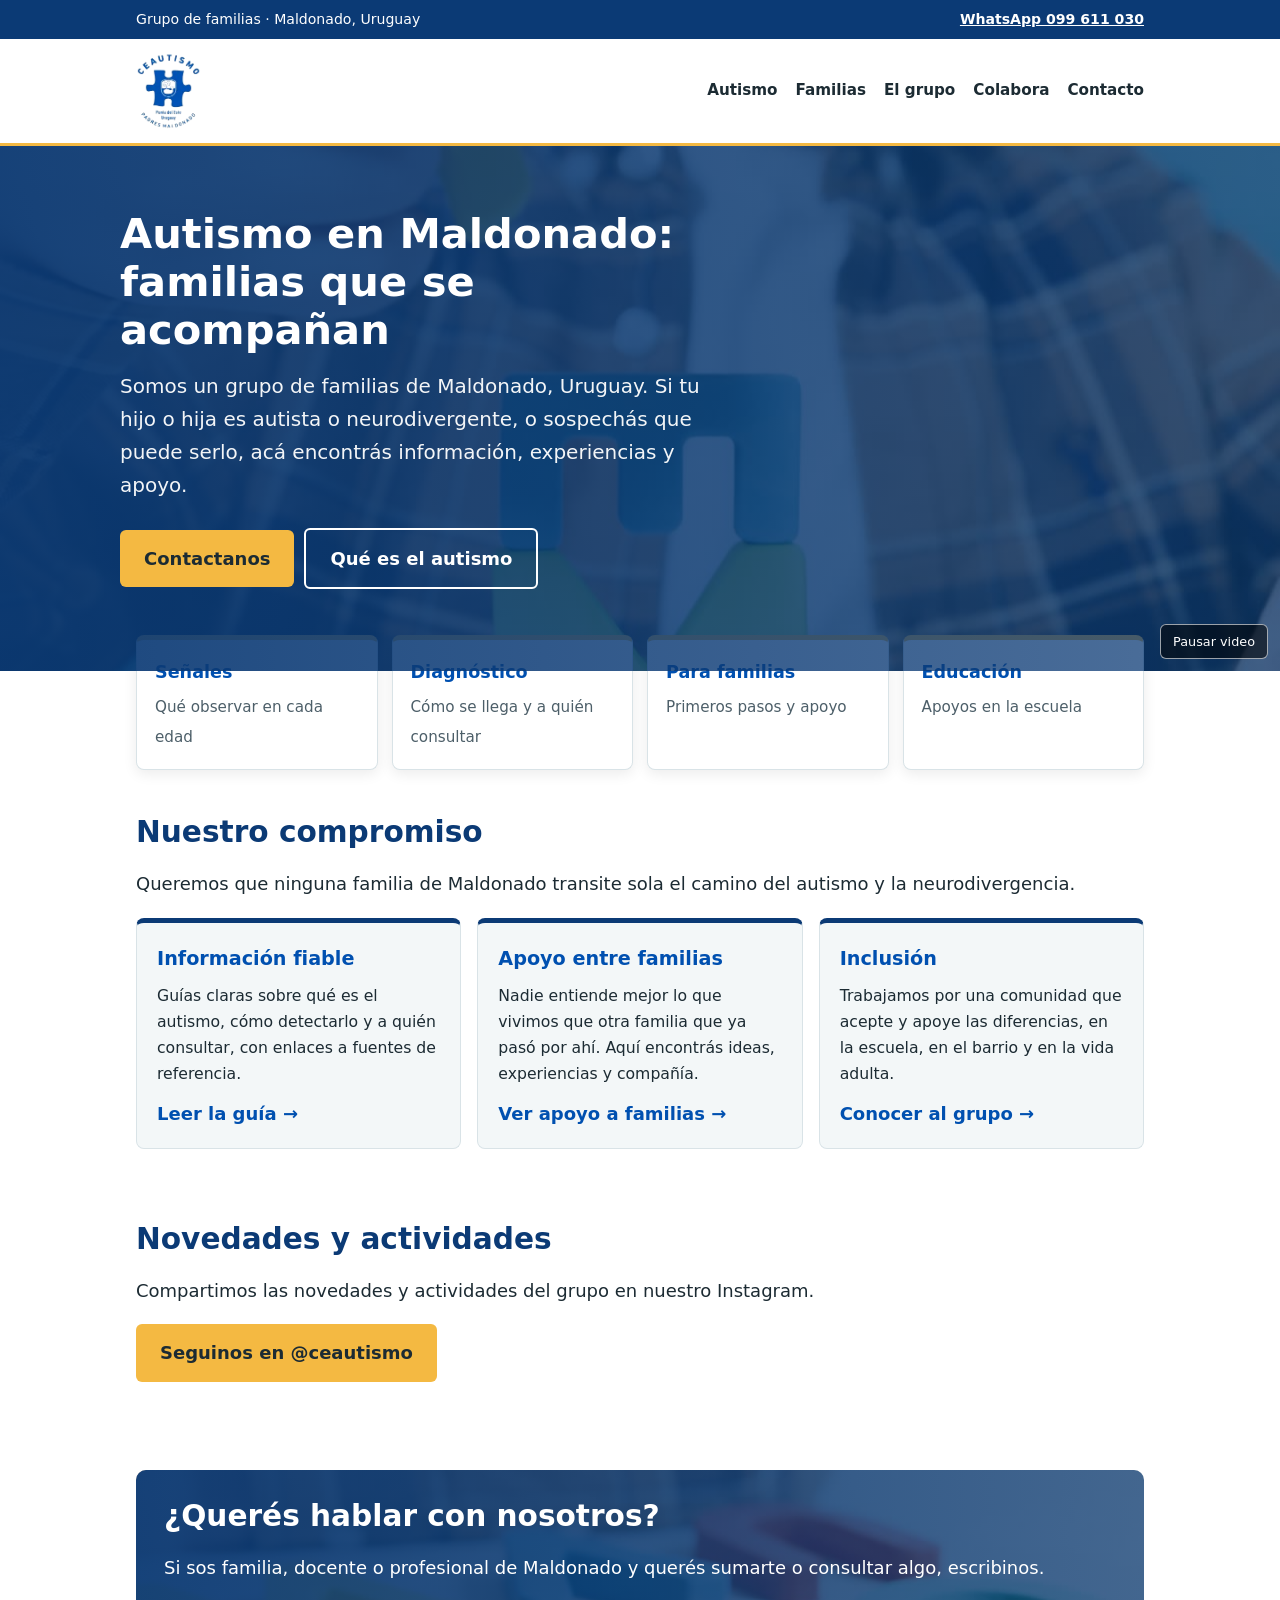
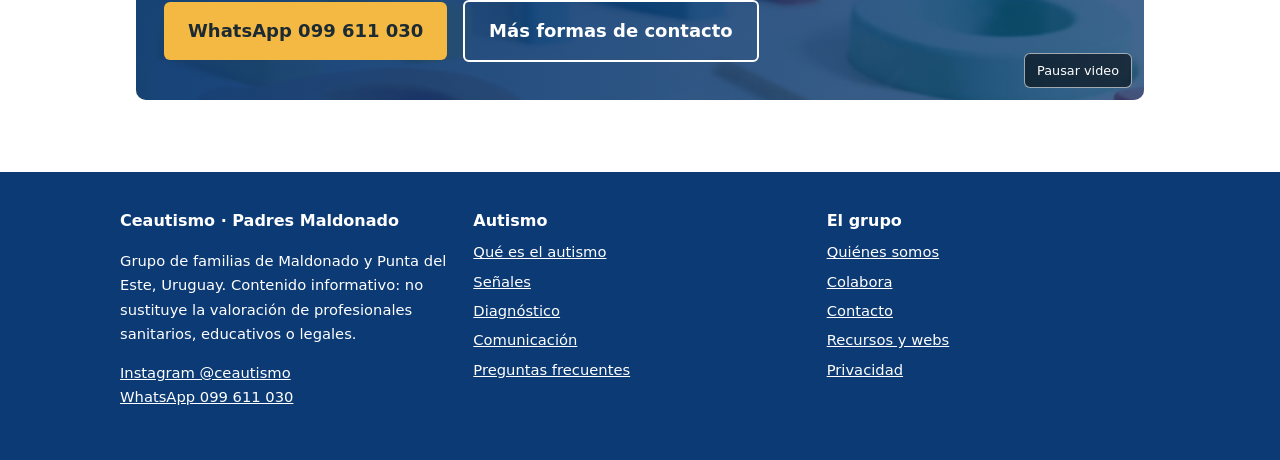
==== commit adf20fb9: "Agregar videos de fondo (hero, paginas interiores y bloque de contacto) Co-Authored-By: Claude Sonne" ====
--- a/index.html
+++ b/index.html
@@ -71,7 +71,7 @@
 <a class="logo" href="./"><img src="img/logo.png" width="146" height="179" alt="Ceautismo, Padres Maldonado, Punta del Este, Uruguay"></a>
 <a href="autismo.html">Autismo</a><a href="familias.html">Familias</a><a href="el-grupo.html">El grupo</a><a href="colabora.html">Colabora</a><a href="contacto.html">Contacto</a><a id="nav-donar" class="nav-cta" href="colabora.html#donar" hidden>Donar</a>
 </nav></header>
-<div class="hero"><div class="in">
+<div class="hero has-video" data-vid="a"><div class="in">
 <h1>Autismo en Maldonado: familias que se acompañan</h1>
 <p>Somos un grupo de familias de Maldonado, Uruguay. Si tu hijo o hija es autista o neurodivergente, o sospechás que puede serlo, acá encontrás información, experiencias y apoyo.</p>
 <a class="btn" href="contacto.html">Contactanos</a><a class="btn alt" href="autismo.html">Qué es el autismo</a>
@@ -102,7 +102,7 @@
 </section>
 
 <section id="contacto-cta">
-<div class="contact-box">
+<div class="contact-box has-video" data-vid="b">
 <h2>¿Querés hablar con nosotros?</h2>
 <p>Si sos familia, docente o profesional de Maldonado y querés sumarte o consultar algo, escribinos.</p>
 <a class="btn" href="https://wa.me/59899611030" rel="noopener">WhatsApp 099 611 030</a>
@@ -129,5 +129,6 @@
 <li><a href="privacidad.html">Privacidad</a></li></ul></div>
 </div></footer>
 <script src="js/donar.js"></script>
+<script src="js/video.js" defer></script>
 </body>
 </html>
--- a/css/style.css
+++ b/css/style.css
@@ -64,6 +64,16 @@
 .bigcard a.more{font-weight:700;text-decoration:none}
 .bigcard a.more:hover{text-decoration:underline}
 .wide{max-width:1040px}
+.has-video{position:relative;overflow:hidden;background-size:cover;background-position:center}
+.has-video[data-vid="a"]{background-image:url(../video/a.jpg)}
+.has-video[data-vid="b"]{background-image:url(../video/b.jpg)}
+.has-video[data-vid="c"]{background-image:url(../video/c.jpg)}
+.has-video::before{content:"";position:absolute;inset:0;background:linear-gradient(90deg,rgba(11,58,117,.94),rgba(11,58,117,.72));z-index:1}
+.has-video>*:not(.vbg-video):not(.vbtn){position:relative;z-index:2}
+.vbg-video{position:absolute;inset:0;width:100%;height:100%;object-fit:cover;z-index:0;opacity:0;transition:opacity .8s}
+.vbg-video.on{opacity:1}
+.vbtn{position:absolute;right:12px;bottom:12px;z-index:3;background:rgba(0,0,0,.55);color:#fff;border:1px solid rgba(255,255,255,.6);border-radius:6px;padding:6px 12px;font:inherit;font-size:.8rem;cursor:pointer}
+.vbtn:hover{background:rgba(0,0,0,.75)}
 .btn.alt-dark{background:transparent;color:var(--link);border:2px solid var(--link)}
 .grid{display:grid;gap:12px;grid-template-columns:repeat(auto-fill,minmax(260px,1fr))}
 .grid .card a{font-weight:600;text-decoration:none}
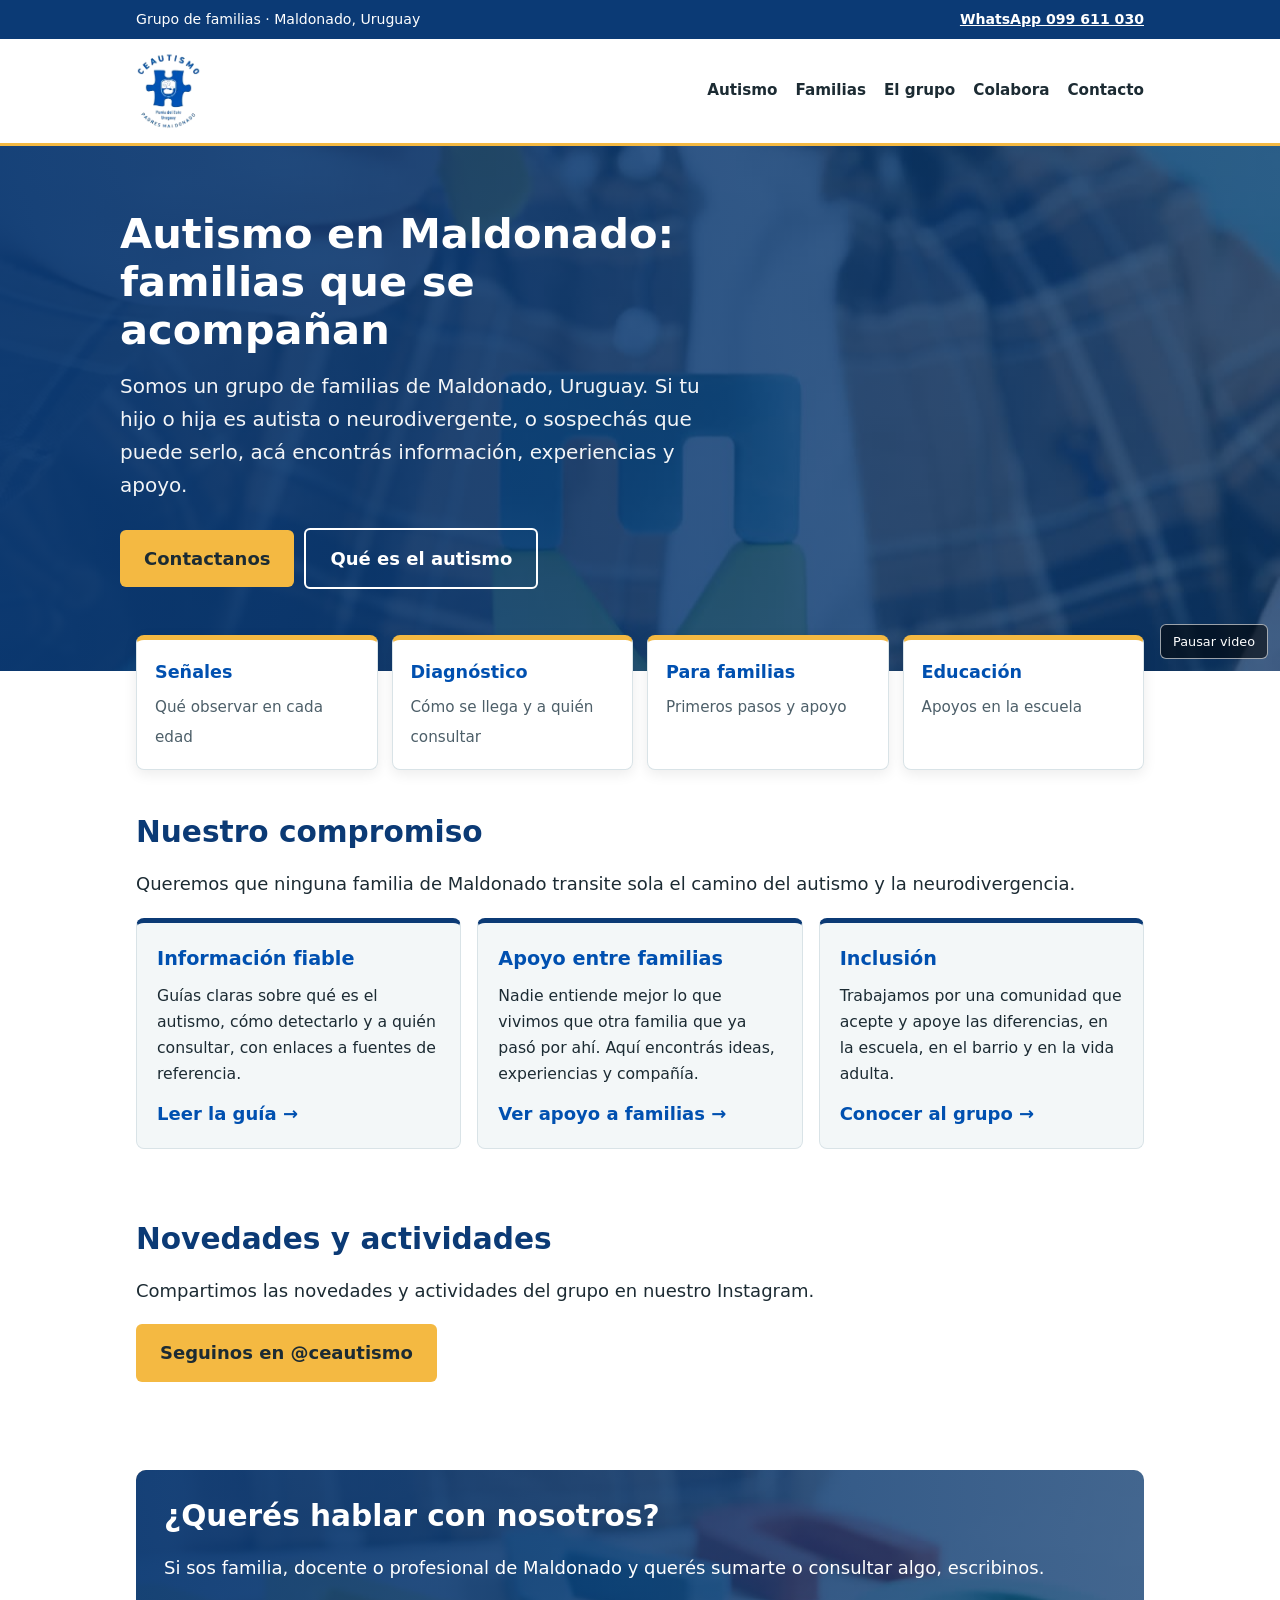
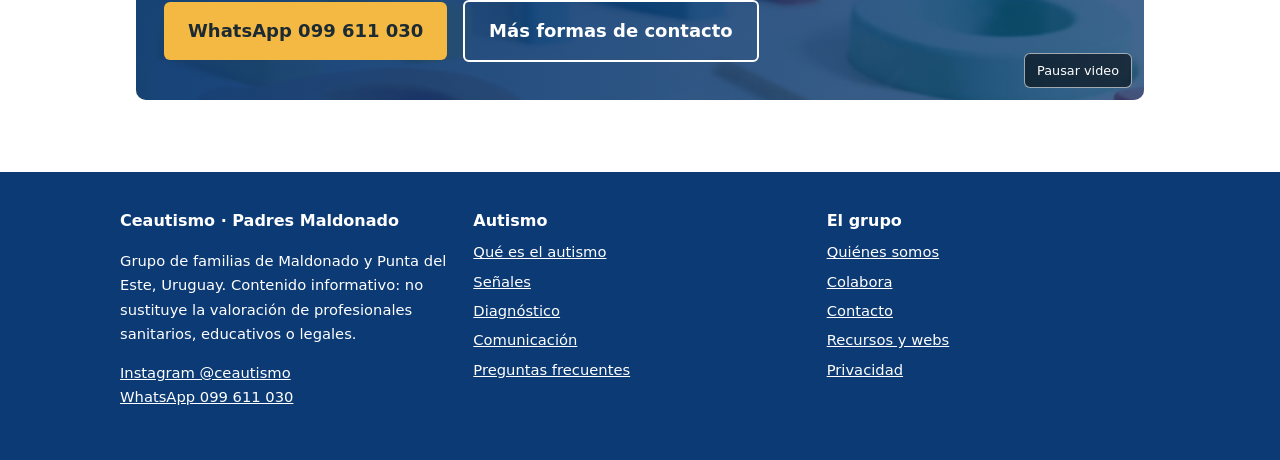
==== commit 4ad78c71: "Corregir solapamiento de las tarjetas con la portada con video Co-Authored-By: Claude Sonnet 5 <nore" ====
--- a/index.html
+++ b/index.html
@@ -23,7 +23,7 @@
 <meta property="og:image:height" content="630">
 <meta name="twitter:card" content="summary_large_image">
 <meta name="twitter:image" content="https://avvedit-creator.github.io/autismo-recursos/img/og-image.png">
-<link rel="stylesheet" href="css/style.css">
+<link rel="stylesheet" href="css/style.css?v=5">
 <script type="application/ld+json">
 {
  "@context": "https://schema.org",
@@ -128,7 +128,7 @@
 <li><a href="recursos.html">Recursos y webs</a></li>
 <li><a href="privacidad.html">Privacidad</a></li></ul></div>
 </div></footer>
-<script src="js/donar.js"></script>
-<script src="js/video.js" defer></script>
+<script src="js/donar.js?v=5"></script>
+<script src="js/video.js?v=5" defer></script>
 </body>
 </html>
--- a/css/style.css
+++ b/css/style.css
@@ -64,7 +64,8 @@
 .bigcard a.more{font-weight:700;text-decoration:none}
 .bigcard a.more:hover{text-decoration:underline}
 .wide{max-width:1040px}
-.has-video{position:relative;overflow:hidden;background-size:cover;background-position:center}
+.has-video{position:relative;overflow:hidden;isolation:isolate;background-size:cover;background-position:center}
+.tiles{z-index:5}
 .has-video[data-vid="a"]{background-image:url(../video/a.jpg)}
 .has-video[data-vid="b"]{background-image:url(../video/b.jpg)}
 .has-video[data-vid="c"]{background-image:url(../video/c.jpg)}
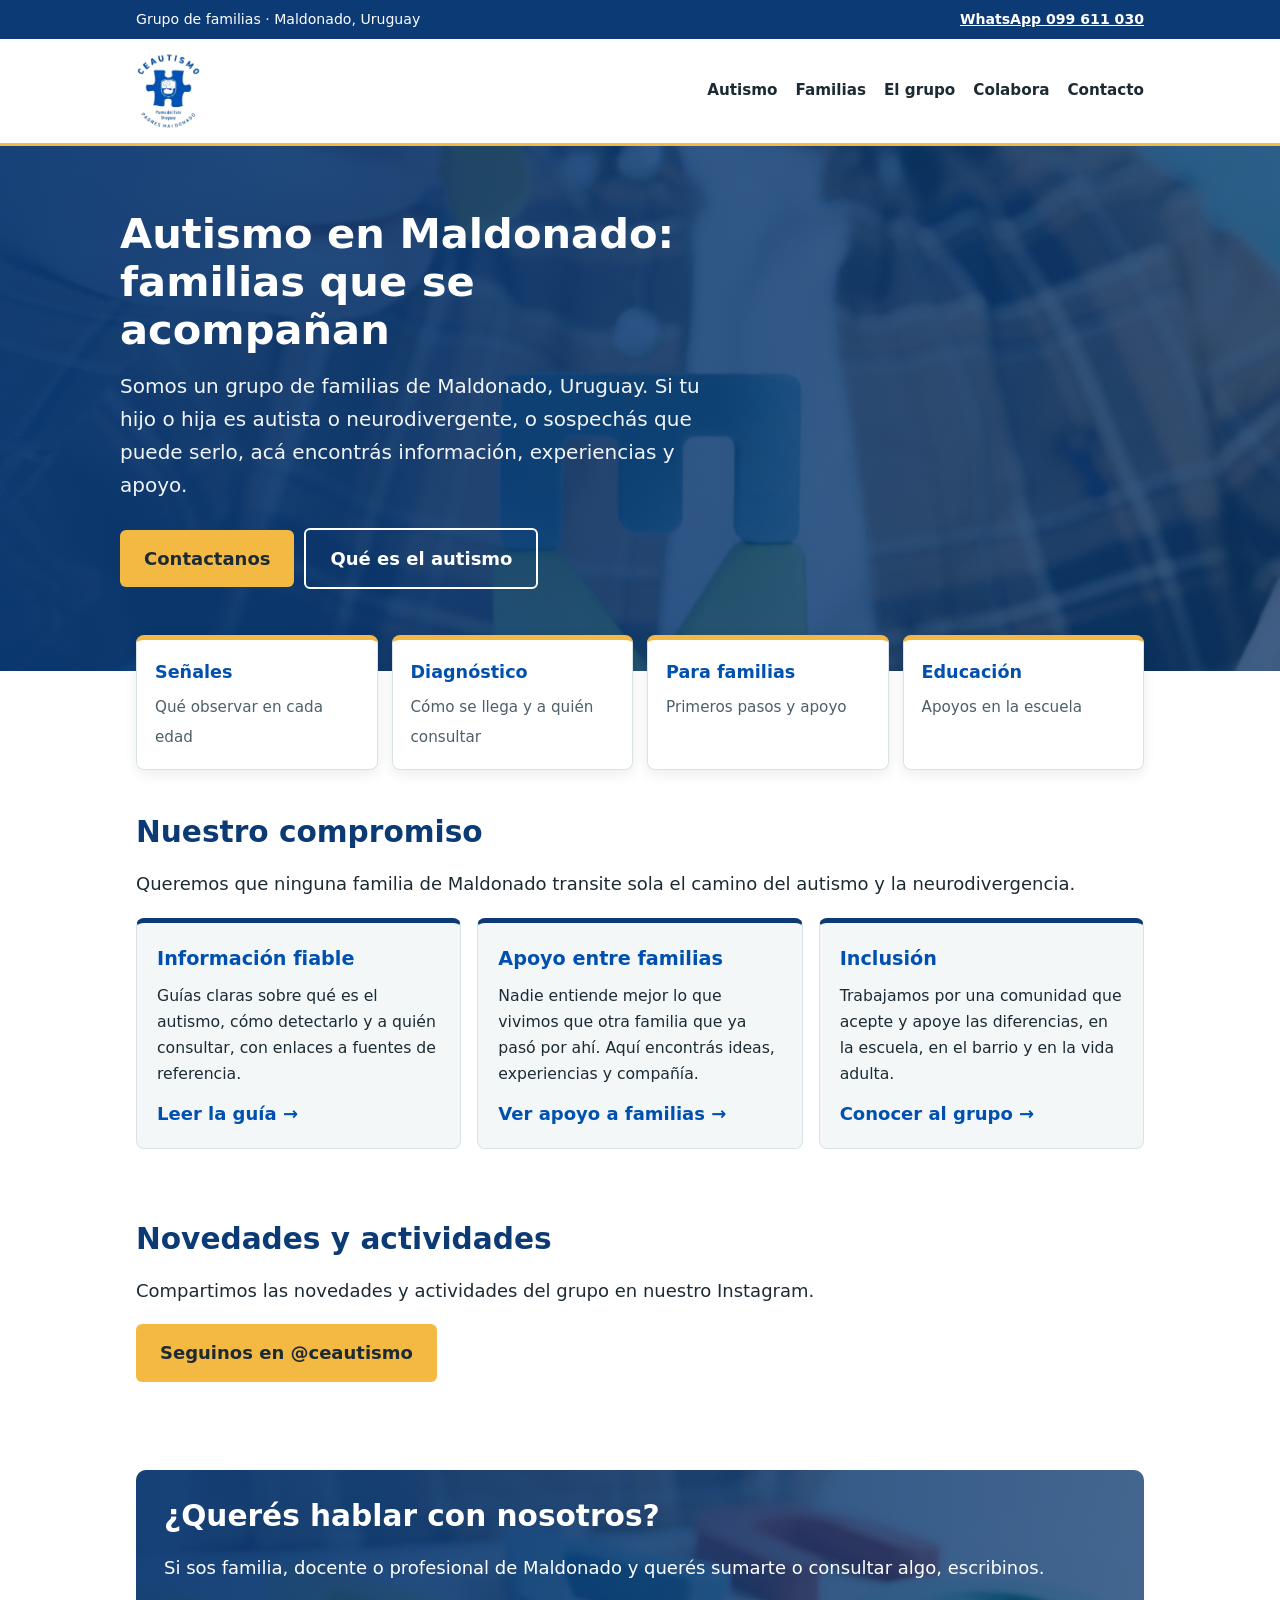
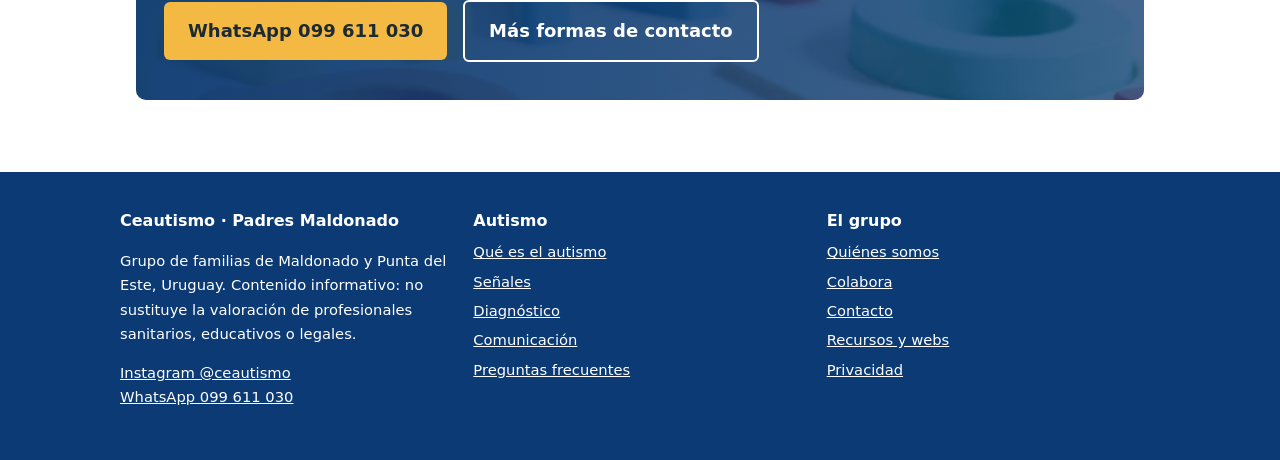
==== commit 6aae4ce7: "Quitar el boton de pausar video Co-Authored-By: Claude Sonnet 5 <noreply@anthropic.com>" ====
--- a/index.html
+++ b/index.html
@@ -23,7 +23,7 @@
 <meta property="og:image:height" content="630">
 <meta name="twitter:card" content="summary_large_image">
 <meta name="twitter:image" content="https://avvedit-creator.github.io/autismo-recursos/img/og-image.png">
-<link rel="stylesheet" href="css/style.css?v=5">
+<link rel="stylesheet" href="css/style.css?v=6">
 <script type="application/ld+json">
 {
  "@context": "https://schema.org",
@@ -128,7 +128,7 @@
 <li><a href="recursos.html">Recursos y webs</a></li>
 <li><a href="privacidad.html">Privacidad</a></li></ul></div>
 </div></footer>
-<script src="js/donar.js?v=5"></script>
-<script src="js/video.js?v=5" defer></script>
+<script src="js/donar.js?v=6"></script>
+<script src="js/video.js?v=6" defer></script>
 </body>
 </html>
--- a/css/style.css
+++ b/css/style.css
@@ -70,11 +70,9 @@
 .has-video[data-vid="b"]{background-image:url(../video/b.jpg)}
 .has-video[data-vid="c"]{background-image:url(../video/c.jpg)}
 .has-video::before{content:"";position:absolute;inset:0;background:linear-gradient(90deg,rgba(11,58,117,.94),rgba(11,58,117,.72));z-index:1}
-.has-video>*:not(.vbg-video):not(.vbtn){position:relative;z-index:2}
+.has-video>*:not(.vbg-video){position:relative;z-index:2}
 .vbg-video{position:absolute;inset:0;width:100%;height:100%;object-fit:cover;z-index:0;opacity:0;transition:opacity .8s}
 .vbg-video.on{opacity:1}
-.vbtn{position:absolute;right:12px;bottom:12px;z-index:3;background:rgba(0,0,0,.55);color:#fff;border:1px solid rgba(255,255,255,.6);border-radius:6px;padding:6px 12px;font:inherit;font-size:.8rem;cursor:pointer}
-.vbtn:hover{background:rgba(0,0,0,.75)}
 .btn.alt-dark{background:transparent;color:var(--link);border:2px solid var(--link)}
 .grid{display:grid;gap:12px;grid-template-columns:repeat(auto-fill,minmax(260px,1fr))}
 .grid .card a{font-weight:600;text-decoration:none}
